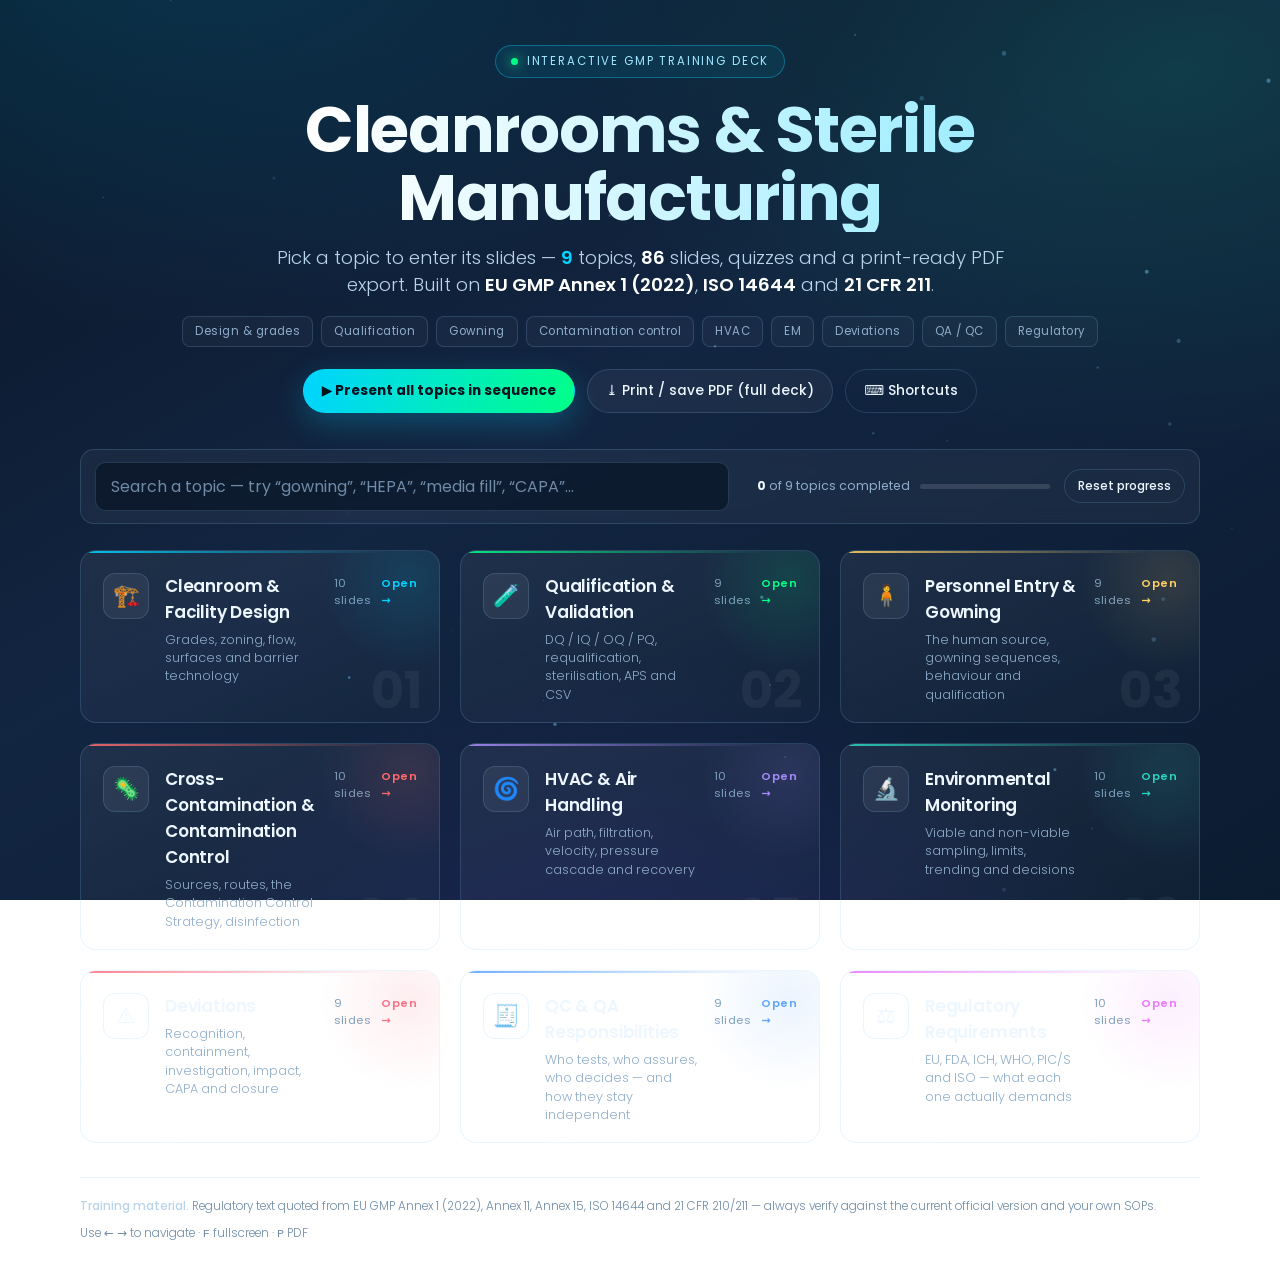
==== cleanroom-deck/index.html @ aed36c64 "Add interactive cleanroom & GMP deck with clickable topic menu Main page lists 9 topics; clicking a " ====
<!DOCTYPE html>
<html lang="en">
<head>
<meta charset="UTF-8">
<meta name="viewport" content="width=device-width, initial-scale=1.0">
<title>Cleanroom &amp; GMP Training — Interactive Deck</title>
<meta name="description" content="Interactive GMP training deck: cleanroom design, qualification &amp; validation, gowning, contamination control, HVAC, environmental monitoring, deviations, QA/QC and regulatory requirements.">
<meta name="theme-color" content="#0a1628">
<link rel="icon" href="data:image/svg+xml,<svg xmlns='http://www.w3.org/2000/svg' viewBox='0 0 100 100'><rect width='100' height='100' rx='22' fill='%230a1628'/><text y='72' x='50' font-size='58' text-anchor='middle'>🏭</text></svg>">
<link rel="preconnect" href="https://fonts.googleapis.com">
<link rel="preconnect" href="https://fonts.gstatic.com" crossorigin>
<link href="https://fonts.googleapis.com/css2?family=Poppins:wght@300;400;500;600;700&display=swap" rel="stylesheet">
<link rel="stylesheet" href="assets/styles.css">
</head>
<body data-view="home">

<canvas id="fx" aria-hidden="true"></canvas>

<!-- ============================== HOME / MENU ============================== -->
<main id="home" class="view">

  <section class="hero">
    <div class="hero-badge"><i></i>Interactive GMP training deck</div>
    <h1>Cleanrooms &amp; Sterile Manufacturing</h1>
    <p class="hero-sub">
      Pick a topic to enter its slides — <b id="topicCount">9</b> topics,
      <b id="totalSlides">—</b> slides, quizzes and a print-ready PDF export.
      Built on <b>EU GMP Annex&nbsp;1 (2022)</b>, <b>ISO&nbsp;14644</b> and <b>21&nbsp;CFR&nbsp;211</b>.
    </p>
    <div class="hero-chips">
      <span>Design &amp; grades</span><span>Qualification</span><span>Gowning</span>
      <span>Contamination control</span><span>HVAC</span><span>EM</span>
      <span>Deviations</span><span>QA / QC</span><span>Regulatory</span>
    </div>
    <div class="hero-actions">
      <button class="btn primary" data-act="all">▶ Present all topics in sequence</button>
      <button class="btn" data-act="print-all">⤓ Print / save PDF (full deck)</button>
      <button class="btn ghost" data-act="help">⌨ Shortcuts</button>
    </div>
  </section>

  <section class="toolbar">
    <input id="search" type="search" placeholder="Search a topic — try “gowning”, “HEPA”, “media fill”, “CAPA”…" aria-label="Search topics">
    <span id="searchInfo" aria-live="polite"></span>
    <div class="progress-wrap">
      <span id="progText"><b>0</b> of 9 topics completed</span>
      <div class="prog" aria-hidden="true"><i id="progBar"></i></div>
    </div>
    <button class="btn ghost sm" data-act="reset">Reset progress</button>
  </section>

  <!-- topic cards are rendered here by app.js -->
  <section id="menuGrid" class="menu-grid" aria-label="Topics"></section>

  <footer class="foot">
    <span><b>Training material.</b> Regulatory text quoted from EU GMP Annex 1 (2022), Annex 11, Annex 15, ISO 14644 and 21 CFR 210/211 — always verify against the current official version and your own SOPs.</span>
    <span>Use ← → to navigate · <kbd>F</kbd> fullscreen · <kbd>P</kbd> PDF</span>
  </footer>
</main>

<!-- ================================= DECK ================================= -->
<main id="deck" class="view">

  <header class="deck-head" id="deckAccent">
    <button class="btn ghost sm" data-act="menu">← Topics</button>
    <div class="dh-mid">
      <span id="crumb"></span>
      <h3 id="deckTitle">—</h3>
      <span id="deckCount"></span>
    </div>
    <div class="dh-actions">
      <span id="timer" aria-hidden="true">00:00</span>
      <span id="deckIdx">1 / 1</span>
      <button class="icon-btn" data-act="ov" title="Slide overview (G)" aria-label="Slide overview">▦</button>
      <button class="btn ghost sm" id="btnAuto" data-act="auto" title="Auto-advance (A)">Auto: off</button>
      <button class="icon-btn" data-act="timer" title="Presenter timer (T)" aria-label="Presenter timer">⏱</button>
      <button class="icon-btn" data-act="dense" title="Force compact type (slides auto-fit by default)" aria-label="Compact type">Aa</button>
      <button class="icon-btn" data-act="full" title="Fullscreen (F)" aria-label="Fullscreen">⛶</button>
      <button class="icon-btn" data-act="print" title="Print / PDF of this topic (P)" aria-label="Print">⎙</button>
      <button class="icon-btn" data-act="help" title="Keyboard shortcuts (?)" aria-label="Help">?</button>
    </div>
  </header>

  <div class="progress-track"><i id="autoFill"></i><i id="progFill"></i></div>

  <div id="stage" class="stage" role="region" aria-live="polite" aria-label="Slides"></div>

  <footer class="deck-foot">
    <button class="btn sm" id="btnPrev" data-act="prev">← Prev</button>
    <div id="dots" aria-hidden="true"></div>
    <span class="hint"><kbd>←</kbd> <kbd>→</kbd> or <kbd>space</kbd> · <kbd>G</kbd> overview · <kbd>Esc</kbd> menu</span>
    <button class="btn primary sm" id="btnNext" data-act="next">Next →</button>
  </footer>
</main>

<div id="overlay" class="overlay" role="dialog" aria-modal="true" aria-label="Overview"></div>

<script src="assets/data.js"></script>
<script src="assets/data2.js"></script>
<script src="assets/app.js"></script>
</body>
</html>
---- cleanroom-deck/assets/styles.css ----
/* =====================================================================
   CLEANROOM & GMP TRAINING DECK — STYLES
   Dark technical theme, cyan/green accents (continues the site's
   existing "New Text Document (7).html" look).  Everything is
   fluid: it is designed for a projector first, laptop second,
   tablet third.
   ===================================================================== */

*, *::before, *::after { box-sizing: border-box; margin: 0; padding: 0; }

:root {
  --font: "Poppins", "Segoe UI", system-ui, -apple-system, sans-serif;
  --ink: #eef7ff;
  --ink-2: #b9d3ea;
  --muted: #8fadca;
  --bg: #0a1628;
  --panel: rgba(255, 255, 255, .045);
  --panel-2: rgba(255, 255, 255, .07);
  --line: rgba(140, 200, 240, .18);
  --line-2: rgba(140, 200, 240, .3);
  --accent: #00d4ff;
  --good: #3ddc84;
  --bad: #ff6b6b;
  --warn: #ffd166;
  --radius: 16px;
  --shadow: 0 24px 60px rgba(0, 10, 25, .55);
  --headH: 62px;
  --footH: 66px;
}

html, body { height: 100%; }

body {
  font-family: var(--font);
  color: var(--ink);
  background:
    radial-gradient(1200px 700px at 12% -10%, rgba(0, 212, 255, .16), transparent 60%),
    radial-gradient(1000px 620px at 92% 8%, rgba(0, 255, 136, .1), transparent 62%),
    radial-gradient(900px 700px at 50% 120%, rgba(90, 60, 220, .22), transparent 60%),
    linear-gradient(150deg, #0a1628 0%, #122541 45%, #0b1c31 100%);
  background-attachment: fixed;
  -webkit-font-smoothing: antialiased;
  overflow-x: hidden;
}

#fx { position: fixed; inset: 0; z-index: 0; pointer-events: none; opacity: .85; }
.view { position: relative; z-index: 1; }

button { font: inherit; color: inherit; background: none; border: 0; cursor: pointer; }
input { font: inherit; }
:focus-visible { outline: 2px solid var(--accent); outline-offset: 3px; border-radius: 6px; }
code, kbd { font-family: ui-monospace, "Cascadia Mono", Menlo, monospace; }

/* ============================== BUTTONS ============================= */
.btn {
  display: inline-flex; align-items: center; gap: 8px;
  padding: 11px 18px; border-radius: 999px;
  border: 1px solid var(--line); background: var(--panel);
  color: var(--ink); font-size: .86rem; font-weight: 500;
  transition: transform .18s ease, border-color .18s, background .18s, box-shadow .18s;
  white-space: nowrap;
}
.btn:hover { border-color: var(--line-2); background: var(--panel-2); transform: translateY(-1px); }
.btn.primary {
  border-color: transparent;
  background: linear-gradient(100deg, var(--accent), #00ff88);
  color: #04121f; font-weight: 700;
  box-shadow: 0 10px 30px rgba(0, 212, 255, .25);
}
.btn.primary:hover { filter: brightness(1.06); box-shadow: 0 14px 36px rgba(0, 212, 255, .35); }
.btn.ghost { background: transparent; }
.btn.sm { padding: 7px 13px; font-size: .76rem; }
.btn[disabled] { opacity: .32; cursor: not-allowed; transform: none; }
.btn.on { border-color: var(--accent); color: var(--accent); background: rgba(0, 212, 255, .1); }

/* ================================ HOME ============================== */
#home { min-height: 100%; padding: clamp(26px, 5vh, 58px) clamp(16px, 4vw, 54px) 40px; }
#deck { display: none; }
body[data-view="deck"] #home { display: none; }
body[data-view="deck"] #deck { display: flex; flex-direction: column; height: 100vh; height: 100dvh; }

.hero { max-width: 1120px; margin: 0 auto clamp(22px, 4vh, 40px); text-align: center; }
.hero-badge {
  display: inline-flex; align-items: center; gap: 9px;
  padding: 7px 15px; border-radius: 999px; font-size: .72rem; letter-spacing: .16em;
  text-transform: uppercase; color: #9fe8ff;
  border: 1px solid rgba(0, 212, 255, .35); background: rgba(0, 212, 255, .08);
  animation: fadeDown .7s ease both;
}
.hero-badge i { width: 7px; height: 7px; border-radius: 50%; background: #00ff88; box-shadow: 0 0 12px #00ff88; animation: blip 2.4s infinite; }
@keyframes blip { 0%, 100% { opacity: 1; } 50% { opacity: .35; } }

.hero h1 {
  margin: 18px 0 12px; line-height: 1.06; letter-spacing: -.02em; font-weight: 700;
  font-size: clamp(2.1rem, 5.6vw, 4rem);
  background: linear-gradient(92deg, #ffffff 10%, #7fe7ff 45%, #9dffc9 70%, #ffffff 95%);
  background-size: 220% auto;
  -webkit-background-clip: text; background-clip: text; color: transparent;
  animation: sheen 9s linear infinite, fadeUp .8s .1s ease both;
}
@keyframes sheen { to { background-position: 220% center; } }
.hero-sub {
  color: var(--ink-2); font-size: clamp(.95rem, 1.5vw, 1.15rem); font-weight: 300;
  max-width: 760px; margin: 0 auto; animation: fadeUp .8s .2s ease both;
}
.hero-sub b { color: #fff; font-weight: 600; }
.hero-chips {
  display: flex; flex-wrap: wrap; gap: 8px; justify-content: center;
  margin: 18px 0 22px; animation: fadeUp .8s .3s ease both;
}
.hero-chips span {
  font-size: .72rem; letter-spacing: .04em; color: var(--muted);
  padding: 6px 12px; border-radius: 8px; border: 1px solid var(--line); background: rgba(255, 255, 255, .03);
}
.hero-actions { display: flex; flex-wrap: wrap; gap: 12px; justify-content: center; animation: fadeUp .8s .4s ease both; }
@keyframes fadeUp { from { opacity: 0; transform: translateY(18px); } to { opacity: 1; transform: none; } }
@keyframes fadeDown { from { opacity: 0; transform: translateY(-14px); } to { opacity: 1; transform: none; } }

.toolbar {
  max-width: 1120px; margin: 0 auto clamp(16px, 3vh, 26px);
  display: flex; align-items: center; gap: 14px; flex-wrap: wrap;
  padding: 12px 14px; border-radius: 14px;
  background: var(--panel); border: 1px solid var(--line);
  backdrop-filter: blur(8px);
}
#search {
  flex: 1 1 240px; min-width: 190px; padding: 11px 15px; border-radius: 10px;
  background: rgba(4, 16, 30, .55); border: 1px solid var(--line); color: var(--ink);
}
#search::placeholder { color: #6f8ba6; }
#search:focus { outline: none; border-color: var(--accent); box-shadow: 0 0 0 3px rgba(0, 212, 255, .14); }
#searchInfo { font-size: .76rem; color: var(--warn); }
.progress-wrap { display: flex; align-items: center; gap: 10px; font-size: .78rem; color: var(--muted); }
.progress-wrap b { color: var(--ink); }
.prog { width: 130px; height: 5px; border-radius: 4px; background: rgba(255, 255, 255, .12); overflow: hidden; }
.prog i { display: block; height: 100%; width: 0; border-radius: 4px; background: linear-gradient(90deg, var(--accent), #00ff88); transition: width .5s ease; }

.menu-grid {
  max-width: 1120px; margin: 0 auto;
  display: grid; grid-template-columns: repeat(auto-fill, minmax(330px, 1fr));
  gap: clamp(14px, 1.6vw, 20px);
}
.topic-card {
  position: relative; display: flex; gap: 16px; align-items: flex-start;
  text-align: left; padding: 22px 22px 18px; border-radius: var(--radius);
  border: 1px solid var(--line); background: linear-gradient(160deg, rgba(255, 255, 255, .06), rgba(255, 255, 255, .015));
  overflow: hidden; transition: transform .25s cubic-bezier(.2, .8, .3, 1), border-color .25s, box-shadow .25s;
  animation: fadeUp .6s ease both;
}
.topic-card:nth-child(1) { animation-delay: .05s } .topic-card:nth-child(2) { animation-delay: .1s }
.topic-card:nth-child(3) { animation-delay: .15s } .topic-card:nth-child(4) { animation-delay: .2s }
.topic-card:nth-child(5) { animation-delay: .25s } .topic-card:nth-child(6) { animation-delay: .3s }
.topic-card:nth-child(7) { animation-delay: .35s } .topic-card:nth-child(8) { animation-delay: .4s }
.topic-card:nth-child(9) { animation-delay: .45s }
.topic-card::after {
  content: ""; position: absolute; inset: -1px -1px auto;
  height: 3px; background: linear-gradient(90deg, var(--accent), transparent 85%); opacity: .9;
}
.topic-card::before {
  content: ""; position: absolute; right: -60px; top: -60px; width: 180px; height: 180px; border-radius: 50%;
  background: radial-gradient(circle, var(--accent), transparent 70%); opacity: .12; transition: opacity .3s;
}
.topic-card:hover, .topic-card:focus-visible { transform: translateY(-5px); border-color: var(--accent); box-shadow: var(--shadow); }
.topic-card:hover::before { opacity: .3; }
.tc-num { position: absolute; right: 16px; bottom: 6px; font-size: 3.2rem; font-weight: 700; color: rgba(255, 255, 255, .055); line-height: 1; }
.tc-done {
  position: absolute; top: 12px; right: 12px; width: 24px; height: 24px; border-radius: 50%;
  display: grid; place-items: center; font-size: .72rem; font-weight: 700;
  background: var(--good); color: #06231a;
}
.tc-icon {
  flex: 0 0 auto; width: 46px; height: 46px; border-radius: 12px; display: grid; place-items: center;
  font-size: 1.35rem; background: rgba(255, 255, 255, .06); border: 1px solid var(--line);
}
.tc-body { display: flex; flex-direction: column; gap: 6px; min-width: 0; }
.tc-title { font-size: 1.06rem; font-weight: 600; letter-spacing: -.01em; }
.tc-tag { font-size: .79rem; color: var(--muted); line-height: 1.45; font-weight: 300; }
.tc-meta {
  display: flex; align-items: center; gap: 10px; margin-top: 2px;
  font-size: .7rem; color: #7fa0bd; letter-spacing: .04em;
}
.tc-score { color: var(--warn); }
.tc-open { margin-left: auto; color: var(--accent); font-weight: 600; transition: transform .2s; }
.topic-card:hover .tc-open { transform: translateX(4px); }

.foot {
  max-width: 1120px; margin: 34px auto 0; padding-top: 20px; border-top: 1px solid var(--line);
  display: flex; flex-wrap: wrap; gap: 10px 22px; align-items: center; justify-content: space-between;
  font-size: .74rem; color: #6f8ba6; font-weight: 300;
}
.foot b { color: var(--ink-2); font-weight: 500; }
#topicCount { color: var(--accent); }

/* ================================ DECK ============================== */
.deck-head {
  flex: 0 0 auto; min-height: var(--headH); display: flex; align-items: center; gap: 14px;
  padding: 0 clamp(12px, 2.2vw, 26px);
  background: rgba(6, 18, 33, .82); border-bottom: 1px solid var(--line); backdrop-filter: blur(10px);
}
#crumb { display: flex; align-items: center; gap: 8px; font-size: .72rem; color: var(--muted); }
#crumb button { color: var(--muted); text-decoration: underline dotted; }
#crumb button:hover { color: var(--accent); }
.dh-mid { display: flex; align-items: baseline; gap: 12px; min-width: 0; flex: 1; }
.dh-mid h3 { font-size: .95rem; font-weight: 600; white-space: nowrap; overflow: hidden; text-overflow: ellipsis; }
#deckCount { font-size: .7rem; color: var(--muted); }
.dh-actions { display: flex; align-items: center; gap: 8px; margin-left: auto; }
#deckIdx { font-size: .76rem; color: var(--ink-2); font-variant-numeric: tabular-nums; padding-right: 4px; }
#timer { display: none; font-size: .76rem; color: var(--warn); font-variant-numeric: tabular-nums; }
#timer.on { display: inline-block; }
.icon-btn {
  width: 34px; height: 34px; border-radius: 10px; display: grid; place-items: center;
  border: 1px solid var(--line); background: var(--panel); font-size: .82rem; transition: .18s;
}
.icon-btn:hover { border-color: var(--accent); color: var(--accent); }

.progress-track { flex: 0 0 auto; position: relative; height: 3px; background: rgba(255, 255, 255, .08); }
#progFill { position: absolute; inset: 0 auto 0 0; width: 0; background: linear-gradient(90deg, var(--accent), #00ff88); transition: width .35s ease; box-shadow: 0 0 12px var(--accent); }
#autoFill { position: absolute; inset: 0 auto 0 0; width: 0; background: rgba(255, 255, 255, .16); }

.stage { flex: 1 1 auto; position: relative; min-height: 0; }
.slide {
  position: absolute; inset: 0; display: none; flex-direction: column; justify-content: center;
  padding: clamp(8px, 1.6vh, 20px) clamp(14px, 2.4vw, 34px);
}
.slide.active { display: flex; }
.slide.in .s-body > * { animation: rise .5s cubic-bezier(.2, .8, .3, 1) both; }
.slide.in .s-body > *:nth-child(2) { animation-delay: .07s; }
.slide.in .s-body > *:nth-child(3) { animation-delay: .14s; }
.slide.in .s-body > *:nth-child(4) { animation-delay: .21s; }
@keyframes rise { from { opacity: 0; transform: translateY(16px); } to { opacity: 1; transform: none; } }
.s-body {
  width: 100%; max-width: 1220px; margin: 0 auto; max-height: 100%;
  overflow: auto; padding: 6px 2px 10px; scrollbar-width: thin;
}
.s-foot { display: none; }

/* ------------------------------- slide head --------------------------- */
.s-head { margin-bottom: clamp(12px, 2.4vh, 26px); position: relative; }
.s-kicker {
  font-size: .68rem; text-transform: uppercase; letter-spacing: .2em; font-weight: 600;
  color: var(--accent); margin-bottom: 7px;
}
.s-head h2 { font-size: clamp(1.35rem, 2.7vw, 2.1rem); font-weight: 700; letter-spacing: -.02em; line-height: 1.15; }
.s-sub { margin-top: 8px; font-size: clamp(.82rem, 1.15vw, .98rem); color: var(--ink-2); font-weight: 300; max-width: 900px; }
.ref {
  display: inline-block; margin-top: 10px; padding: 4px 10px; border-radius: 7px;
  font-size: .68rem; color: #93b6d3; background: rgba(0, 212, 255, .07); border: 1px solid rgba(0, 212, 255, .22);
  font-variant-numeric: tabular-nums;
}
.note {
  margin-top: 14px; padding: 10px 14px; border-left: 2px solid var(--accent); border-radius: 0 8px 8px 0;
  background: rgba(0, 212, 255, .06); font-size: .78rem; color: var(--ink-2); font-weight: 300; line-height: 1.5;
}

/* ------------------------------- intro -------------------------------- */
.kind-intro .s-body { max-width: 1080px; }
.intro { display: grid; grid-template-columns: auto 1fr; gap: clamp(18px, 3vw, 38px); align-items: start; }
.intro-icon {
  width: clamp(72px, 9vw, 110px); height: clamp(72px, 9vw, 110px); border-radius: 26px; display: grid; place-items: center;
  font-size: clamp(2rem, 4vw, 3rem); border: 1px solid var(--line-2);
  background: radial-gradient(circle at 30% 25%, rgba(255, 255, 255, .12), rgba(255, 255, 255, .02));
  box-shadow: 0 0 44px rgba(0, 212, 255, .14);
}
.intro .lead { font-size: clamp(1.02rem, 1.9vw, 1.42rem); line-height: 1.5; font-weight: 300; color: #fff; letter-spacing: -.01em; }
.obj { margin-top: 22px; padding: 16px 20px; border-radius: 14px; background: var(--panel); border: 1px solid var(--line); }
.obj h5 { font-size: .68rem; text-transform: uppercase; letter-spacing: .18em; color: var(--accent); margin-bottom: 10px; font-weight: 600; }
.obj ol { list-style: none; display: grid; gap: 7px; }
.obj li { position: relative; padding-left: 24px; font-size: .85rem; color: var(--ink-2); font-weight: 300; }
.obj li::before {
  counter-increment: o; content: counter(o); position: absolute; left: 0; top: 1px;
  width: 16px; height: 16px; border-radius: 5px; font-size: .58rem; font-weight: 700; display: grid; place-items: center;
  background: rgba(0, 212, 255, .16); color: var(--accent); border: 1px solid rgba(0, 212, 255, .3);
}
.obj { counter-reset: o; }
.refs { display: flex; flex-wrap: wrap; gap: 7px; margin-top: 16px; }
.refs span { font-size: .68rem; color: #9dbdd8; padding: 4px 10px; border-radius: 999px; border: 1px solid var(--line); }

/* ------------------------------- lists ------------------------------- */
.items { list-style: none; display: grid; grid-template-columns: repeat(2, minmax(0, 1fr)); gap: 10px 18px; }
.items li {
  position: relative; padding: 12px 14px 12px 18px; border-radius: 12px;
  background: var(--panel); border: 1px solid var(--line);
  transition: border-color .2s, background .2s, transform .2s;
}
.items li:hover { border-color: var(--line-2); background: var(--panel-2); transform: translateX(2px); }
.items li::before {
  content: ""; position: absolute; left: 0; top: 12px; bottom: 12px; width: 3px; border-radius: 0 3px 3px 0;
  background: linear-gradient(180deg, var(--accent), transparent);
}
.items li b { display: block; font-size: .9rem; font-weight: 600; letter-spacing: -.01em; margin-bottom: 4px; }
.items li span { display: block; font-size: .8rem; line-height: 1.55; color: var(--ink-2); font-weight: 300; }
.items.tight { gap: 7px 14px; }
.items.tight li { padding: 9px 12px 9px 15px; }
.items.tight li b { font-size: .83rem; }
.items.tight li span { font-size: .745rem; line-height: 1.45; }
.items.col-1 { grid-template-columns: 1fr; }

/* ------------------------------- cards ------------------------------- */
.cards { display: grid; grid-template-columns: repeat(auto-fit, minmax(230px, 1fr)); gap: 14px; }
.card {
  padding: 16px; border-radius: 14px; background: var(--panel); border: 1px solid var(--line);
  transition: transform .22s, border-color .22s, box-shadow .22s;
}
.card:hover { transform: translateY(-4px); border-color: var(--accent); box-shadow: 0 16px 34px rgba(0, 10, 25, .45); }
.card-ic { font-size: 1.5rem; margin-bottom: 9px; filter: drop-shadow(0 0 12px rgba(0, 212, 255, .35)); }
.card h4 { font-size: .88rem; font-weight: 600; margin-bottom: 6px; letter-spacing: -.01em; }
.card p { font-size: .78rem; line-height: 1.55; color: var(--ink-2); font-weight: 300; }

/* ------------------------------- tables ------------------------------ */
.tw { overflow: auto; border-radius: 14px; border: 1px solid var(--line); background: rgba(4, 16, 30, .35); }
table { width: 100%; border-collapse: collapse; font-size: .78rem; min-width: 520px; }
thead th {
  position: sticky; top: 0; text-align: left; padding: 11px 14px; font-size: .68rem;
  text-transform: uppercase; letter-spacing: .12em; color: var(--accent); font-weight: 600;
  background: linear-gradient(180deg, rgba(0, 212, 255, .13), rgba(0, 212, 255, .04));
  border-bottom: 1px solid var(--line-2);
}
tbody th, tbody td { padding: 10px 14px; text-align: left; vertical-align: top; line-height: 1.5; border-bottom: 1px solid rgba(140, 200, 240, .09); }
tbody th { font-weight: 600; color: #fff; white-space: nowrap; font-size: .8rem; }
tbody td { color: var(--ink-2); font-weight: 300; }
tbody tr:last-child th, tbody tr:last-child td { border-bottom: 0; }
tbody tr.alt { background: rgba(255, 255, 255, .022); }
tbody tr:hover th, tbody tr:hover td { background: rgba(0, 212, 255, .06); color: #fff; }

/* -------------------------------- flow ------------------------------- */
.flow { list-style: none; display: grid; grid-template-columns: repeat(auto-fit, minmax(190px, 1fr)); gap: 12px; counter-reset: f; }
.flow li {
  position: relative; padding: 14px 14px 14px 16px; border-radius: 14px;
  background: var(--panel); border: 1px solid var(--line); overflow: hidden;
}
.flow li::after {
  content: "→"; position: absolute; right: 8px; top: 50%; transform: translateY(-50%);
  color: var(--accent); opacity: .35; font-size: 1rem;
}
.flow li:last-child::after { content: ""; }
.flow.many { grid-template-columns: repeat(auto-fit, minmax(210px, 1fr)); gap: 9px; }
.fnum {
  display: grid; place-items: center; width: 24px; height: 24px; border-radius: 8px; margin-bottom: 9px;
  background: linear-gradient(135deg, var(--accent), rgba(0, 255, 136, .7)); color: #05131f;
  font-size: .7rem; font-weight: 700;
}
.flow li b { display: block; font-size: .84rem; font-weight: 600; margin-bottom: 4px; }
.flow li span { display: block; font-size: .755rem; line-height: 1.5; color: var(--ink-2); font-weight: 300; }
.flow.many li { padding: 11px 13px; }
.flow.many li b { font-size: .78rem; }
.flow.many li span { font-size: .71rem; }

/* -------------------------------- split ------------------------------ */
.split { display: grid; grid-template-columns: repeat(auto-fit, minmax(300px, 1fr)); gap: 16px; }
.panel { padding: 16px 18px; border-radius: 14px; background: var(--panel); border: 1px solid var(--line); }
.panel h4 { font-size: .84rem; text-transform: uppercase; letter-spacing: .1em; margin-bottom: 12px; font-weight: 600; }
.panel ul { list-style: none; display: grid; gap: 9px; }
.panel li { position: relative; padding-left: 22px; font-size: .8rem; line-height: 1.5; color: var(--ink-2); font-weight: 300; }
.panel.good { border-color: rgba(61, 220, 132, .3); background: linear-gradient(180deg, rgba(61, 220, 132, .09), rgba(61, 220, 132, .02)); }
.panel.good h4 { color: var(--good); }
.panel.good li::before { content: "✓"; position: absolute; left: 0; color: var(--good); font-weight: 700; }
.panel.bad { border-color: rgba(255, 107, 107, .3); background: linear-gradient(180deg, rgba(255, 107, 107, .09), rgba(255, 107, 107, .02)); }
.panel.bad h4 { color: var(--bad); }
.panel.bad li::before { content: "✕"; position: absolute; left: 0; color: var(--bad); font-weight: 700; }
.panel.info { border-color: rgba(0, 212, 255, .3); background: linear-gradient(180deg, rgba(0, 212, 255, .08), rgba(0, 212, 255, .02)); }
.panel.info h4 { color: var(--accent); }
.panel.info li::before { content: "▸"; position: absolute; left: 2px; color: var(--accent); }

/* -------------------------------- stats ------------------------------ */
.stats { display: grid; grid-template-columns: repeat(auto-fit, minmax(210px, 1fr)); gap: 14px; }
.stat {
  padding: 18px 16px; border-radius: 14px; text-align: center;
  background: radial-gradient(120% 140% at 50% 0%, rgba(0, 212, 255, .12), var(--panel));
  border: 1px solid var(--line);
}
.sv {
  font-size: clamp(1.5rem, 3.1vw, 2.5rem); font-weight: 700; letter-spacing: -.03em; line-height: 1.1;
  background: linear-gradient(92deg, var(--accent), #9dffc9); -webkit-background-clip: text; background-clip: text; color: transparent;
}
.sl { margin-top: 8px; font-size: .82rem; font-weight: 600; color: #fff; }
.ss { margin-top: 5px; font-size: .73rem; color: var(--muted); font-weight: 300; line-height: 1.45; }

/* ------------------------------- callout ----------------------------- */
.quote {
  font-size: clamp(1.05rem, 2vw, 1.55rem); line-height: 1.45; font-weight: 300; font-style: italic;
  padding: 20px 26px; border-radius: 16px; text-align: center; color: #fff;
  background: radial-gradient(120% 160% at 50% -20%, rgba(0, 212, 255, .18), rgba(255, 255, 255, .02));
  border: 1px solid var(--line-2);
}
.callout .quote, .kind-callout .quote { margin-bottom: 18px; }

/* -------------------------------- quiz ------------------------------- */
.quiz { display: grid; gap: 14px; }
.q { padding: 14px 16px; border-radius: 14px; background: var(--panel); border: 1px solid var(--line); }
.q h4 { font-size: .88rem; font-weight: 600; margin-bottom: 10px; line-height: 1.4; }
.q h4 span { color: var(--accent); margin-right: 4px; }
.opts { display: grid; grid-template-columns: repeat(auto-fit, minmax(210px, 1fr)); gap: 8px; }
.opt {
  display: flex; align-items: flex-start; gap: 9px; text-align: left;
  padding: 9px 12px; border-radius: 10px; border: 1px solid var(--line);
  background: rgba(255, 255, 255, .03); font-size: .79rem; line-height: 1.45; color: var(--ink-2);
  transition: .16s;
}
.opt:hover:not(:disabled) { border-color: var(--accent); color: #fff; transform: translateY(-1px); }
.opt i {
  flex: 0 0 auto; width: 18px; height: 18px; border-radius: 6px; display: grid; place-items: center;
  font-style: normal; font-size: .62rem; font-weight: 700; background: rgba(255, 255, 255, .08); color: var(--muted);
}
.opt.right { border-color: var(--good); background: rgba(61, 220, 132, .14); color: #eafff5; }
.opt.right i { background: var(--good); color: #06231a; }
.opt.wrong { border-color: var(--bad); background: rgba(255, 107, 107, .13); color: #ffeaea; }
.opt.wrong i { background: var(--bad); color: #2b0b0b; }
.opt.chosen { box-shadow: inset 0 0 0 1px currentColor; }
.why { display: none; margin-top: 10px; padding: 9px 12px; border-radius: 10px; font-size: .76rem; line-height: 1.5; color: var(--ink-2); background: rgba(0, 212, 255, .07); border-left: 2px solid var(--accent); }
.why.show { display: block; animation: rise .35s ease both; }
.why b { color: #fff; }
.quiz-bar { display: flex; align-items: center; gap: 14px; margin-top: 4px; }
.score { font-size: .8rem; color: var(--muted); }
.score b { color: var(--warn); font-size: .95rem; }

/* -------------------------------- end -------------------------------- */
.takes { list-style: none; display: grid; gap: 10px; counter-reset: t; }
.takes li {
  position: relative; padding: 13px 16px 13px 52px; border-radius: 12px;
  background: linear-gradient(100deg, rgba(255, 255, 255, .07), rgba(255, 255, 255, .02)); border: 1px solid var(--line);
}
.takes li::before {
  counter-increment: t; content: counter(t); position: absolute; left: 14px; top: 12px;
  width: 26px; height: 26px; border-radius: 9px; display: grid; place-items: center;
  background: linear-gradient(135deg, var(--accent), #00ff88); color: #04121f; font-size: .78rem; font-weight: 700;
}
.takes b { display: block; font-size: .92rem; font-weight: 600; margin-bottom: 3px; }
.takes span { display: block; font-size: .8rem; line-height: 1.55; color: var(--ink-2); font-weight: 300; }
.end-nav { display: flex; flex-wrap: wrap; gap: 12px; justify-content: center; margin-top: 20px; }

/* ------------------------------ deck foot ---------------------------- */
.deck-foot {
  flex: 0 0 auto; min-height: var(--footH); display: flex; align-items: center; gap: 14px;
  padding: 0 clamp(12px, 2.2vw, 26px); background: rgba(6, 18, 33, .82);
  border-top: 1px solid var(--line); backdrop-filter: blur(10px);
}
#dots { flex: 1; display: flex; flex-wrap: wrap; gap: 4px; justify-content: center; max-height: 30px; overflow: hidden; }
.dot { width: 20px; height: 20px; display: grid; place-items: center; border-radius: 6px; }
.dot i { display: block; width: 7px; height: 7px; border-radius: 50%; background: rgba(255, 255, 255, .22); transition: .2s; }
.dot:hover i { background: var(--accent); transform: scale(1.3); }
.dot.past i { background: rgba(0, 255, 136, .45); }
.dot.on i { background: var(--accent); transform: scale(1.5); box-shadow: 0 0 10px var(--accent); }
.hint { font-size: .68rem; color: #66829d; white-space: nowrap; }
.hint kbd { padding: 2px 5px; border-radius: 5px; border: 1px solid var(--line); background: var(--panel); font-size: .62rem; }

/* ------------------------------- overlay ----------------------------- */
.overlay {
  position: fixed; inset: 0; z-index: 40; display: none; padding: clamp(14px, 3vh, 34px);
  background: rgba(4, 12, 24, .82); backdrop-filter: blur(14px);
  flex-direction: column; gap: 12px; overflow: auto;
}
.overlay.show { display: flex; animation: rise .3s ease both; }
.ov-head { display: flex; align-items: center; justify-content: space-between; gap: 14px; }
.ov-head h3 { font-size: 1.1rem; font-weight: 600; }
.ov-body { display: grid; gap: 18px; align-content: start; }
.ov-group h4 { display: flex; align-items: center; gap: 8px; font-size: .8rem; color: var(--accent); margin-bottom: 9px; font-weight: 600; }
.ov-grid { display: grid; grid-template-columns: repeat(auto-fill, minmax(210px, 1fr)); gap: 9px; }
.ov-cell {
  display: grid; gap: 3px; text-align: left; padding: 11px 13px; border-radius: 11px;
  background: var(--panel); border: 1px solid var(--line); transition: .18s;
}
.ov-cell:hover { border-color: var(--accent); transform: translateY(-2px); }
.ov-n { font-size: .62rem; color: var(--muted); letter-spacing: .1em; }
.ov-t { font-size: .8rem; font-weight: 500; line-height: 1.35; }
.ov-k { font-size: .62rem; color: #6d8aa6; text-transform: uppercase; letter-spacing: .1em; }
.help table { min-width: 0; }
.help kbd { padding: 3px 8px; border-radius: 6px; border: 1px solid var(--line-2); background: var(--panel); font-size: .74rem; color: #fff; white-space: nowrap; }
.ov-note { font-size: .78rem; color: var(--muted); font-weight: 300; }
.ov-note code { color: var(--accent); }

/* ------------------------------ responsive --------------------------- */
/* ---------------------------- density control --------------------------- */
/* Applied automatically when a slide would overflow the viewport, or forced
   with the Aa button. Every inner size is relative, so one step shrinks all. */
.slide.dense .s-body { font-size: .9em; }
.slide.dense .s-head { margin-bottom: clamp(8px, 1.4vh, 14px); }
.slide.dense .s-head h2 { font-size: clamp(1.15rem, 2.1vw, 1.55rem); }
.slide.dense .s-sub { margin-top: 5px; font-size: clamp(.72rem, 1vw, .84rem); }
.slide.dense .ref { margin-top: 6px; }
.slide.dense .items { gap: 6px 12px; }
.slide.dense .items li { padding: 8px 11px 8px 14px; }
.slide.dense .items li b { font-size: .82rem; margin-bottom: 2px; }
.slide.dense .items li span { font-size: .725rem; line-height: 1.42; }
.slide.dense .cards { gap: 10px; }
.slide.dense .card { padding: 11px 12px; }
.slide.dense .card-ic { font-size: 1.2rem; margin-bottom: 5px; }
.slide.dense .card h4 { font-size: .8rem; }
.slide.dense .card p { font-size: .72rem; line-height: 1.45; }
.slide.dense table { font-size: .7rem; }
.slide.dense thead th { padding: 7px 10px; font-size: .62rem; }
.slide.dense tbody th, .slide.dense tbody td { padding: 6px 10px; line-height: 1.4; }
.slide.dense .flow { gap: 8px; }
.slide.dense .flow li { padding: 9px 11px; }
.slide.dense .fnum { width: 20px; height: 20px; margin-bottom: 6px; font-size: .62rem; }
.slide.dense .flow li b { font-size: .76rem; }
.slide.dense .flow li span { font-size: .7rem; line-height: 1.4; }
.slide.dense .split { gap: 11px; }
.slide.dense .panel { padding: 11px 13px; }
.slide.dense .panel h4 { margin-bottom: 8px; font-size: .76rem; }
.slide.dense .panel li { font-size: .735rem; line-height: 1.42; }
.slide.dense .panel ul { gap: 6px; }
.slide.dense .stats { gap: 10px; }
.slide.dense .stat { padding: 12px 10px; }
.slide.dense .sv { font-size: clamp(1.25rem, 2.4vw, 1.8rem); }
.slide.dense .sl { font-size: .76rem; margin-top: 5px; }
.slide.dense .ss { font-size: .69rem; }
.slide.dense .quote { font-size: clamp(.95rem, 1.5vw, 1.2rem); padding: 14px 20px; margin-bottom: 12px; }
.slide.dense .q { padding: 10px 12px; }
.slide.dense .q h4 { font-size: .8rem; margin-bottom: 7px; }
.slide.dense .opts { gap: 6px; }
.slide.dense .opt { font-size: .73rem; padding: 7px 10px; }
.slide.dense .takes { gap: 7px; }
.slide.dense .takes li { padding: 9px 13px 9px 44px; }
.slide.dense .takes li::before { top: 9px; left: 11px; width: 23px; height: 23px; }
.slide.dense .takes b { font-size: .84rem; }
.slide.dense .takes span { font-size: .74rem; line-height: 1.42; }
.slide.dense .end-nav { margin-top: 12px; }
.slide.dense .intro .lead { font-size: clamp(.95rem, 1.6vw, 1.15rem); }
.slide.dense .obj { margin-top: 13px; padding: 12px 15px; }
.slide.dense .obj li { font-size: .78rem; }
.slide.dense .refs { margin-top: 10px; }
.slide.dense .note { margin-top: 9px; padding: 8px 11px; font-size: .72rem; line-height: 1.45; }

@media (max-width: 860px) {
  .items { grid-template-columns: 1fr; }
  .intro { grid-template-columns: 1fr; }
  .dh-mid h3 { display: none; }
  .hint, #dots { display: none; }
  .menu-grid { grid-template-columns: 1fr; }
  .deck-head { gap: 8px; }
  .icon-btn { width: 30px; height: 30px; }
}
@media (max-height: 620px) {
  :root { --headH: 50px; --footH: 52px; }
  .s-head { margin-bottom: 10px; }
  .items.tight li span { font-size: .72rem; }
}

/* -------------------------------- print ------------------------------ */
@media print {
  @page { size: A4 landscape; margin: 10mm; }
  html, body { background: #0a1628 !important; }
  #fx, .toolbar, .hero-actions, .deck-foot, .deck-head, .progress-track, .overlay, .hint, .end-nav { display: none !important; }
  body[data-view="deck"] #home { display: none !important; }
  body[data-view="deck"] #deck { display: block !important; height: auto !important; }
  #home { padding: 0 !important; }
  .stage { height: auto !important; }
  .slide {
    display: flex !important; position: static !important; break-after: page; page-break-after: always;
    min-height: 155mm; padding: 6mm 4mm !important;
  }
  .slide:last-child { break-after: auto; page-break-after: auto; }
  .s-body { max-height: none !important; overflow: visible !important; }
  .s-foot { display: flex !important; justify-content: space-between; margin-top: 12px; font-size: 9pt; color: #6f8ba6; border-top: 1px solid rgba(140,200,240,.25); padding-top: 6px; }
  .s-body > * { animation: none !important; opacity: 1 !important; transform: none !important; }
  .tw, .panel, .card, .q, .items li { break-inside: avoid; }
  table { font-size: 8.5pt; }
  .why { display: block !important; }
  * { -webkit-print-color-adjust: exact; print-color-adjust: exact; }
}

@media (prefers-reduced-motion: reduce) {
  *, *::before, *::after { animation-duration: .001ms !important; animation-iteration-count: 1 !important; transition-duration: .001ms !important; }
}
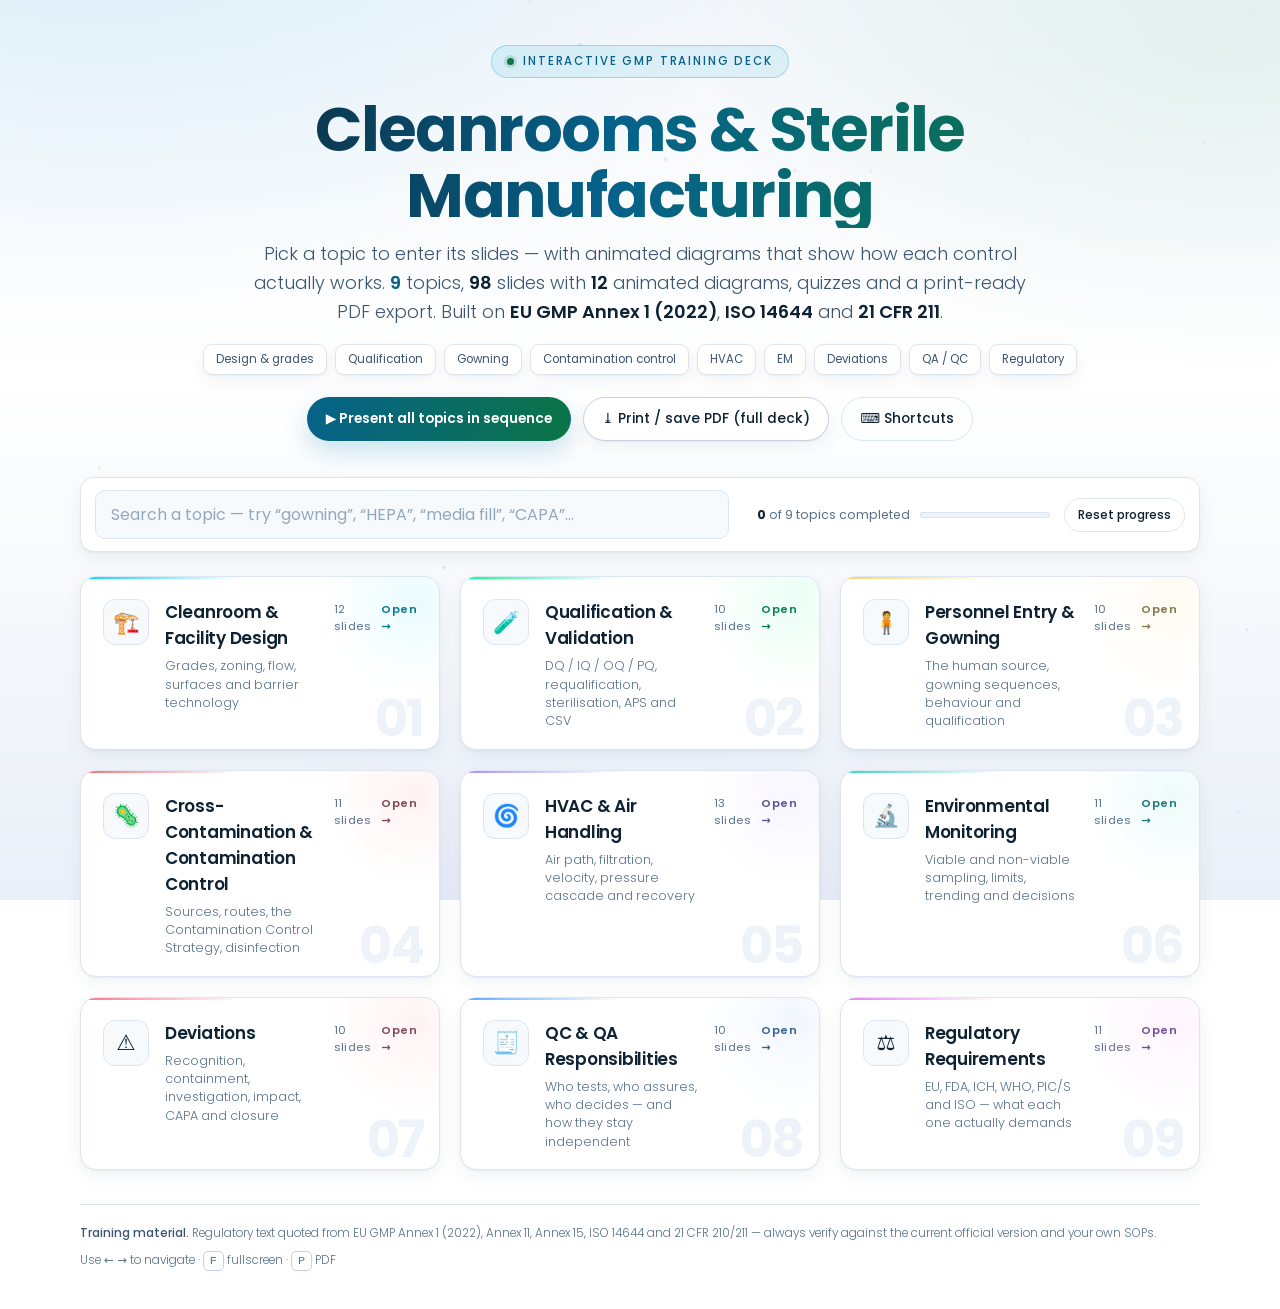
==== commit 6a47f648: "Switch the deck to a white theme and explain the controls with animation The deck was dark navy on c" ====
--- a/cleanroom-deck/index.html
+++ b/cleanroom-deck/index.html
@@ -23,8 +23,8 @@
     <div class="hero-badge"><i></i>Interactive GMP training deck</div>
     <h1>Cleanrooms &amp; Sterile Manufacturing</h1>
     <p class="hero-sub">
-      Pick a topic to enter its slides — <b id="topicCount">9</b> topics,
-      <b id="totalSlides">—</b> slides, quizzes and a print-ready PDF export.
+      Pick a topic to enter its slides — with animated diagrams that show how each control actually works. <b id="topicCount">9</b> topics,
+      <b id="totalSlides">—</b> slides with <b id="diagramCount">—</b> animated diagrams, quizzes and a print-ready PDF export.
       Built on <b>EU GMP Annex&nbsp;1 (2022)</b>, <b>ISO&nbsp;14644</b> and <b>21&nbsp;CFR&nbsp;211</b>.
     </p>
     <div class="hero-chips">
@@ -97,6 +97,7 @@
 
 <script src="assets/data.js"></script>
 <script src="assets/data2.js"></script>
+<script src="assets/anim.js"></script>
 <script src="assets/app.js"></script>
 </body>
 </html>
--- a/cleanroom-deck/assets/styles.css
+++ b/cleanroom-deck/assets/styles.css
@@ -1,31 +1,45 @@
 /* =====================================================================
    CLEANROOM & GMP TRAINING DECK — STYLES
-   Dark technical theme, cyan/green accents (continues the site's
-   existing "New Text Document (7).html" look).  Everything is
-   fluid: it is designed for a projector first, laptop second,
-   tablet third.
+   Light (white) clinical theme. One token layer at the top: change the
+   palette there and every surface, diagram and animation follows.
+   Per-topic accents arrive as --accent plus JS-derived --accent-ink /
+   --accent-soft / --accent-line so bright hues stay readable on white.
    ===================================================================== */
 
 *, *::before, *::after { box-sizing: border-box; margin: 0; padding: 0; }
 
 :root {
-  --font: "Poppins", "Segoe UI", system-ui, -apple-system, sans-serif;
-  --ink: #eef7ff;
-  --ink-2: #b9d3ea;
-  --muted: #8fadca;
-  --bg: #0a1628;
-  --panel: rgba(255, 255, 255, .045);
-  --panel-2: rgba(255, 255, 255, .07);
-  --line: rgba(140, 200, 240, .18);
-  --line-2: rgba(140, 200, 240, .3);
-  --accent: #00d4ff;
-  --good: #3ddc84;
-  --bad: #ff6b6b;
-  --warn: #ffd166;
+  --font: "Poppins", "Segoe UI", system-ui, -apple-system, "Helvetica Neue", sans-serif;
+
+  /* surface + ink */
+  --bg: #f4f7fb;
+  --bg-2: #eaf0f8;
+  --surface: #ffffff;
+  --surface-2: #f7fafd;
+  --surface-3: #eef3f9;
+  --ink: #0e2233;
+  --ink-2: #3b5470;
+  --muted: #59718a;
+  --line: #dde6f0;
+  --line-2: #c3d3e4;
+  --shadow-s: 0 1px 2px rgba(16, 45, 74, .05), 0 6px 18px rgba(16, 45, 74, .06);
+  --shadow: 0 18px 44px rgba(16, 45, 74, .12), 0 2px 6px rgba(16, 45, 74, .06);
   --radius: 16px;
-  --shadow: 0 24px 60px rgba(0, 10, 25, .55);
+
+  /* semantics */
+  --accent: #0aa2d8;
+  --accent-ink: #06628a;
+  --accent-soft: rgba(10, 162, 216, .10);
+  --accent-line: rgba(10, 162, 216, .32);
+  --good: #0b7547;
+  --good-soft: #e8f6ef;
+  --bad: #b32f2f;
+  --bad-soft: #fdeeee;
+  --warn: #8a5512;
+  --warn-soft: #fdf3e3;
+
   --headH: 62px;
-  --footH: 66px;
+  --footH: 64px;
 }
 
 html, body { height: 100%; }
@@ -34,106 +48,106 @@
   font-family: var(--font);
   color: var(--ink);
   background:
-    radial-gradient(1200px 700px at 12% -10%, rgba(0, 212, 255, .16), transparent 60%),
-    radial-gradient(1000px 620px at 92% 8%, rgba(0, 255, 136, .1), transparent 62%),
-    radial-gradient(900px 700px at 50% 120%, rgba(90, 60, 220, .22), transparent 60%),
-    linear-gradient(150deg, #0a1628 0%, #122541 45%, #0b1c31 100%);
+    radial-gradient(1100px 620px at 8% -8%, rgba(10, 162, 216, .10), transparent 62%),
+    radial-gradient(900px 560px at 96% 4%, rgba(15, 143, 87, .08), transparent 60%),
+    radial-gradient(800px 620px at 46% 118%, rgba(120, 90, 220, .07), transparent 62%),
+    linear-gradient(180deg, var(--bg) 0%, #ffffff 42%, var(--bg-2) 100%);
   background-attachment: fixed;
   -webkit-font-smoothing: antialiased;
+  text-rendering: optimizeLegibility;
   overflow-x: hidden;
 }
 
-#fx { position: fixed; inset: 0; z-index: 0; pointer-events: none; opacity: .85; }
+#fx { position: fixed; inset: 0; z-index: 0; pointer-events: none; opacity: .7; }
 .view { position: relative; z-index: 1; }
 
 button { font: inherit; color: inherit; background: none; border: 0; cursor: pointer; }
 input { font: inherit; }
-:focus-visible { outline: 2px solid var(--accent); outline-offset: 3px; border-radius: 6px; }
-code, kbd { font-family: ui-monospace, "Cascadia Mono", Menlo, monospace; }
+:focus-visible { outline: 2px solid var(--accent-ink); outline-offset: 3px; border-radius: 8px; }
+code, kbd { font-family: ui-monospace, "Cascadia Mono", Menlo, Consolas, monospace; }
+::selection { background: var(--accent-soft); }
 
 /* ============================== BUTTONS ============================= */
 .btn {
   display: inline-flex; align-items: center; gap: 8px;
   padding: 11px 18px; border-radius: 999px;
-  border: 1px solid var(--line); background: var(--panel);
+  border: 1px solid var(--line-2); background: var(--surface);
   color: var(--ink); font-size: .86rem; font-weight: 500;
-  transition: transform .18s ease, border-color .18s, background .18s, box-shadow .18s;
+  box-shadow: var(--shadow-s);
+  transition: transform .18s ease, border-color .18s, background .18s, box-shadow .18s, color .18s;
   white-space: nowrap;
 }
-.btn:hover { border-color: var(--line-2); background: var(--panel-2); transform: translateY(-1px); }
+.btn:hover { border-color: var(--accent); color: var(--accent-ink); transform: translateY(-1px); box-shadow: var(--shadow); }
 .btn.primary {
   border-color: transparent;
-  background: linear-gradient(100deg, var(--accent), #00ff88);
-  color: #04121f; font-weight: 700;
-  box-shadow: 0 10px 30px rgba(0, 212, 255, .25);
-}
-.btn.primary:hover { filter: brightness(1.06); box-shadow: 0 14px 36px rgba(0, 212, 255, .35); }
-.btn.ghost { background: transparent; }
+  background: linear-gradient(100deg, var(--accent-ink), var(--good));
+  color: #fff; font-weight: 600;
+  box-shadow: 0 10px 24px rgba(10, 130, 175, .22);
+}
+.btn.primary:hover { color: #fff; filter: brightness(1.06); }
+.btn.ghost { background: transparent; box-shadow: none; border-color: var(--line); }
+.btn.ghost:hover { background: var(--surface); }
 .btn.sm { padding: 7px 13px; font-size: .76rem; }
-.btn[disabled] { opacity: .32; cursor: not-allowed; transform: none; }
-.btn.on { border-color: var(--accent); color: var(--accent); background: rgba(0, 212, 255, .1); }
+.btn[disabled] { opacity: .4; cursor: not-allowed; transform: none; box-shadow: none; }
+.btn.on { border-color: var(--accent); color: var(--accent-ink); background: var(--accent-soft); }
 
 /* ================================ HOME ============================== */
-#home { min-height: 100%; padding: clamp(26px, 5vh, 58px) clamp(16px, 4vw, 54px) 40px; }
+#home { min-height: 100%; padding: clamp(26px, 5vh, 56px) clamp(16px, 4vw, 54px) 40px; }
 #deck { display: none; }
 body[data-view="deck"] #home { display: none; }
 body[data-view="deck"] #deck { display: flex; flex-direction: column; height: 100vh; height: 100dvh; }
 
-.hero { max-width: 1120px; margin: 0 auto clamp(22px, 4vh, 40px); text-align: center; }
+.hero { max-width: 1120px; margin: 0 auto clamp(22px, 4vh, 38px); text-align: center; }
 .hero-badge {
   display: inline-flex; align-items: center; gap: 9px;
   padding: 7px 15px; border-radius: 999px; font-size: .72rem; letter-spacing: .16em;
-  text-transform: uppercase; color: #9fe8ff;
-  border: 1px solid rgba(0, 212, 255, .35); background: rgba(0, 212, 255, .08);
+  text-transform: uppercase; font-weight: 500; color: var(--accent-ink);
+  border: 1px solid var(--accent-line); background: var(--accent-soft);
   animation: fadeDown .7s ease both;
 }
-.hero-badge i { width: 7px; height: 7px; border-radius: 50%; background: #00ff88; box-shadow: 0 0 12px #00ff88; animation: blip 2.4s infinite; }
-@keyframes blip { 0%, 100% { opacity: 1; } 50% { opacity: .35; } }
+.hero-badge i { width: 7px; height: 7px; border-radius: 50%; background: var(--good); box-shadow: 0 0 0 3px rgba(11, 117, 71, .16); animation: blip 2.4s ease-in-out infinite; }
 
 .hero h1 {
-  margin: 18px 0 12px; line-height: 1.06; letter-spacing: -.02em; font-weight: 700;
-  font-size: clamp(2.1rem, 5.6vw, 4rem);
-  background: linear-gradient(92deg, #ffffff 10%, #7fe7ff 45%, #9dffc9 70%, #ffffff 95%);
-  background-size: 220% auto;
+  margin: 18px 0 12px; line-height: 1.06; letter-spacing: -.025em; font-weight: 700;
+  font-size: clamp(2.1rem, 5.4vw, 3.9rem);
+  background: linear-gradient(96deg, #0e2233 6%, var(--accent-ink) 48%, var(--good) 92%);
   -webkit-background-clip: text; background-clip: text; color: transparent;
-  animation: sheen 9s linear infinite, fadeUp .8s .1s ease both;
-}
-@keyframes sheen { to { background-position: 220% center; } }
+  animation: fadeUp .8s .1s ease both;
+}
 .hero-sub {
-  color: var(--ink-2); font-size: clamp(.95rem, 1.5vw, 1.15rem); font-weight: 300;
-  max-width: 760px; margin: 0 auto; animation: fadeUp .8s .2s ease both;
-}
-.hero-sub b { color: #fff; font-weight: 600; }
-.hero-chips {
-  display: flex; flex-wrap: wrap; gap: 8px; justify-content: center;
-  margin: 18px 0 22px; animation: fadeUp .8s .3s ease both;
-}
+  color: var(--ink-2); font-size: clamp(.95rem, 1.5vw, 1.12rem); font-weight: 300;
+  max-width: 780px; margin: 0 auto; animation: fadeUp .8s .2s ease both; line-height: 1.6;
+}
+.hero-sub b { color: var(--ink); font-weight: 600; }
+.hero-chips { display: flex; flex-wrap: wrap; gap: 8px; justify-content: center; margin: 18px 0 22px; animation: fadeUp .8s .3s ease both; }
 .hero-chips span {
-  font-size: .72rem; letter-spacing: .04em; color: var(--muted);
-  padding: 6px 12px; border-radius: 8px; border: 1px solid var(--line); background: rgba(255, 255, 255, .03);
-}
+  font-size: .72rem; color: var(--ink-2); padding: 6px 12px; border-radius: 9px;
+  border: 1px solid var(--line); background: var(--surface); box-shadow: var(--shadow-s);
+  transition: transform .2s, border-color .2s;
+}
+.hero-chips span:hover { transform: translateY(-2px); border-color: var(--accent-line); }
 .hero-actions { display: flex; flex-wrap: wrap; gap: 12px; justify-content: center; animation: fadeUp .8s .4s ease both; }
 @keyframes fadeUp { from { opacity: 0; transform: translateY(18px); } to { opacity: 1; transform: none; } }
 @keyframes fadeDown { from { opacity: 0; transform: translateY(-14px); } to { opacity: 1; transform: none; } }
+@keyframes blip { 0%, 100% { opacity: 1; transform: scale(1); } 50% { opacity: .45; transform: scale(.82); } }
 
 .toolbar {
-  max-width: 1120px; margin: 0 auto clamp(16px, 3vh, 26px);
+  max-width: 1120px; margin: 0 auto clamp(16px, 3vh, 24px);
   display: flex; align-items: center; gap: 14px; flex-wrap: wrap;
   padding: 12px 14px; border-radius: 14px;
-  background: var(--panel); border: 1px solid var(--line);
-  backdrop-filter: blur(8px);
+  background: var(--surface); border: 1px solid var(--line); box-shadow: var(--shadow-s);
 }
 #search {
   flex: 1 1 240px; min-width: 190px; padding: 11px 15px; border-radius: 10px;
-  background: rgba(4, 16, 30, .55); border: 1px solid var(--line); color: var(--ink);
-}
-#search::placeholder { color: #6f8ba6; }
-#search:focus { outline: none; border-color: var(--accent); box-shadow: 0 0 0 3px rgba(0, 212, 255, .14); }
-#searchInfo { font-size: .76rem; color: var(--warn); }
+  background: var(--surface-2); border: 1px solid var(--line); color: var(--ink);
+}
+#search::placeholder { color: #93a8bd; }
+#search:focus { outline: none; border-color: var(--accent); background: var(--surface); box-shadow: 0 0 0 3px var(--accent-soft); }
+#searchInfo { font-size: .76rem; color: var(--warn); font-weight: 500; }
 .progress-wrap { display: flex; align-items: center; gap: 10px; font-size: .78rem; color: var(--muted); }
 .progress-wrap b { color: var(--ink); }
-.prog { width: 130px; height: 5px; border-radius: 4px; background: rgba(255, 255, 255, .12); overflow: hidden; }
-.prog i { display: block; height: 100%; width: 0; border-radius: 4px; background: linear-gradient(90deg, var(--accent), #00ff88); transition: width .5s ease; }
+.prog { width: 130px; height: 6px; border-radius: 4px; background: var(--surface-3); overflow: hidden; box-shadow: inset 0 0 0 1px var(--line); }
+.prog i { display: block; height: 100%; width: 0; border-radius: 4px; background: linear-gradient(90deg, var(--accent), var(--good)); transition: width .5s ease; }
 
 .menu-grid {
   max-width: 1120px; margin: 0 auto;
@@ -143,84 +157,92 @@
 .topic-card {
   position: relative; display: flex; gap: 16px; align-items: flex-start;
   text-align: left; padding: 22px 22px 18px; border-radius: var(--radius);
-  border: 1px solid var(--line); background: linear-gradient(160deg, rgba(255, 255, 255, .06), rgba(255, 255, 255, .015));
-  overflow: hidden; transition: transform .25s cubic-bezier(.2, .8, .3, 1), border-color .25s, box-shadow .25s;
+  border: 1px solid var(--line); background: var(--surface); box-shadow: var(--shadow-s);
+  overflow: hidden;
+  transition: transform .25s cubic-bezier(.2, .8, .3, 1), border-color .25s, box-shadow .25s;
   animation: fadeUp .6s ease both;
 }
-.topic-card:nth-child(1) { animation-delay: .05s } .topic-card:nth-child(2) { animation-delay: .1s }
-.topic-card:nth-child(3) { animation-delay: .15s } .topic-card:nth-child(4) { animation-delay: .2s }
-.topic-card:nth-child(5) { animation-delay: .25s } .topic-card:nth-child(6) { animation-delay: .3s }
-.topic-card:nth-child(7) { animation-delay: .35s } .topic-card:nth-child(8) { animation-delay: .4s }
-.topic-card:nth-child(9) { animation-delay: .45s }
+.topic-card:nth-child(2) { animation-delay: .05s } .topic-card:nth-child(3) { animation-delay: .1s }
+.topic-card:nth-child(4) { animation-delay: .15s } .topic-card:nth-child(5) { animation-delay: .2s }
+.topic-card:nth-child(6) { animation-delay: .25s } .topic-card:nth-child(7) { animation-delay: .3s }
+.topic-card:nth-child(8) { animation-delay: .35s } .topic-card:nth-child(9) { animation-delay: .4s }
 .topic-card::after {
-  content: ""; position: absolute; inset: -1px -1px auto;
-  height: 3px; background: linear-gradient(90deg, var(--accent), transparent 85%); opacity: .9;
+  content: ""; position: absolute; inset: -1px -1px auto; height: 3px;
+  background: linear-gradient(90deg, var(--accent), transparent 88%);
+  transform: scaleX(.5); transform-origin: left; transition: transform .3s ease;
 }
 .topic-card::before {
-  content: ""; position: absolute; right: -60px; top: -60px; width: 180px; height: 180px; border-radius: 50%;
-  background: radial-gradient(circle, var(--accent), transparent 70%); opacity: .12; transition: opacity .3s;
-}
-.topic-card:hover, .topic-card:focus-visible { transform: translateY(-5px); border-color: var(--accent); box-shadow: var(--shadow); }
-.topic-card:hover::before { opacity: .3; }
-.tc-num { position: absolute; right: 16px; bottom: 6px; font-size: 3.2rem; font-weight: 700; color: rgba(255, 255, 255, .055); line-height: 1; }
+  content: ""; position: absolute; right: -70px; top: -70px; width: 190px; height: 190px; border-radius: 50%;
+  background: radial-gradient(circle, var(--accent-soft), transparent 68%);
+  opacity: .8; transition: transform .35s ease;
+}
+.topic-card:hover, .topic-card:focus-visible { transform: translateY(-5px); border-color: var(--accent-line); box-shadow: var(--shadow); }
+.topic-card:hover::after { transform: scaleX(1); }
+.topic-card:hover::before { transform: scale(1.35); }
+.tc-num { position: absolute; right: 16px; bottom: 4px; font-size: 3.2rem; font-weight: 700; color: var(--surface-3); line-height: 1; letter-spacing: -.04em; }
 .tc-done {
   position: absolute; top: 12px; right: 12px; width: 24px; height: 24px; border-radius: 50%;
   display: grid; place-items: center; font-size: .72rem; font-weight: 700;
-  background: var(--good); color: #06231a;
+  background: var(--good-soft); color: var(--good); border: 1px solid rgba(15, 143, 87, .28);
+  animation: popIn .4s cubic-bezier(.2, 1.5, .4, 1) both;
 }
 .tc-icon {
   flex: 0 0 auto; width: 46px; height: 46px; border-radius: 12px; display: grid; place-items: center;
-  font-size: 1.35rem; background: rgba(255, 255, 255, .06); border: 1px solid var(--line);
-}
+  font-size: 1.35rem; background: var(--surface-2); border: 1px solid var(--line);
+  transition: transform .25s ease, background .25s;
+}
+.topic-card:hover .tc-icon { transform: scale(1.08) rotate(-4deg); background: var(--accent-soft); }
 .tc-body { display: flex; flex-direction: column; gap: 6px; min-width: 0; }
-.tc-title { font-size: 1.06rem; font-weight: 600; letter-spacing: -.01em; }
+.tc-title { font-size: 1.06rem; font-weight: 600; letter-spacing: -.015em; }
 .tc-tag { font-size: .79rem; color: var(--muted); line-height: 1.45; font-weight: 300; }
-.tc-meta {
-  display: flex; align-items: center; gap: 10px; margin-top: 2px;
-  font-size: .7rem; color: #7fa0bd; letter-spacing: .04em;
-}
-.tc-score { color: var(--warn); }
-.tc-open { margin-left: auto; color: var(--accent); font-weight: 600; transition: transform .2s; }
+.tc-meta { display: flex; align-items: center; gap: 10px; margin-top: 2px; font-size: .7rem; color: var(--muted); letter-spacing: .04em; }
+.tc-score { color: var(--warn); font-weight: 500; }
+.tc-open { margin-left: auto; color: var(--accent-ink); font-weight: 600; transition: transform .2s; }
 .topic-card:hover .tc-open { transform: translateX(4px); }
 
 .foot {
   max-width: 1120px; margin: 34px auto 0; padding-top: 20px; border-top: 1px solid var(--line);
   display: flex; flex-wrap: wrap; gap: 10px 22px; align-items: center; justify-content: space-between;
-  font-size: .74rem; color: #6f8ba6; font-weight: 300;
+  font-size: .74rem; color: var(--muted); font-weight: 300;
 }
 .foot b { color: var(--ink-2); font-weight: 500; }
-#topicCount { color: var(--accent); }
+.foot kbd { padding: 2px 6px; border-radius: 5px; border: 1px solid var(--line-2); background: var(--surface); }
+#topicCount { color: var(--accent-ink); font-weight: 600; }
 
 /* ================================ DECK ============================== */
 .deck-head {
   flex: 0 0 auto; min-height: var(--headH); display: flex; align-items: center; gap: 14px;
   padding: 0 clamp(12px, 2.2vw, 26px);
-  background: rgba(6, 18, 33, .82); border-bottom: 1px solid var(--line); backdrop-filter: blur(10px);
+  background: rgba(255, 255, 255, .88); border-bottom: 1px solid var(--line);
+  backdrop-filter: blur(10px) saturate(1.2);
 }
 #crumb { display: flex; align-items: center; gap: 8px; font-size: .72rem; color: var(--muted); }
 #crumb button { color: var(--muted); text-decoration: underline dotted; }
-#crumb button:hover { color: var(--accent); }
+#crumb button:hover { color: var(--accent-ink); }
 .dh-mid { display: flex; align-items: baseline; gap: 12px; min-width: 0; flex: 1; }
 .dh-mid h3 { font-size: .95rem; font-weight: 600; white-space: nowrap; overflow: hidden; text-overflow: ellipsis; }
 #deckCount { font-size: .7rem; color: var(--muted); }
 .dh-actions { display: flex; align-items: center; gap: 8px; margin-left: auto; }
 #deckIdx { font-size: .76rem; color: var(--ink-2); font-variant-numeric: tabular-nums; padding-right: 4px; }
-#timer { display: none; font-size: .76rem; color: var(--warn); font-variant-numeric: tabular-nums; }
+#timer { display: none; font-size: .76rem; color: var(--warn); font-variant-numeric: tabular-nums; font-weight: 500; }
 #timer.on { display: inline-block; }
 .icon-btn {
   width: 34px; height: 34px; border-radius: 10px; display: grid; place-items: center;
-  border: 1px solid var(--line); background: var(--panel); font-size: .82rem; transition: .18s;
-}
-.icon-btn:hover { border-color: var(--accent); color: var(--accent); }
-
-.progress-track { flex: 0 0 auto; position: relative; height: 3px; background: rgba(255, 255, 255, .08); }
-#progFill { position: absolute; inset: 0 auto 0 0; width: 0; background: linear-gradient(90deg, var(--accent), #00ff88); transition: width .35s ease; box-shadow: 0 0 12px var(--accent); }
-#autoFill { position: absolute; inset: 0 auto 0 0; width: 0; background: rgba(255, 255, 255, .16); }
+  border: 1px solid var(--line); background: var(--surface); font-size: .82rem; color: var(--ink-2);
+  transition: .18s;
+}
+.icon-btn:hover { border-color: var(--accent); color: var(--accent-ink); transform: translateY(-1px); }
+.icon-btn.on { border-color: var(--accent); color: var(--accent-ink); background: var(--accent-soft); }
+
+.progress-track { flex: 0 0 auto; position: relative; height: 3px; background: var(--surface-3); }
+#progFill { position: absolute; inset: 0 auto 0 0; width: 0; background: linear-gradient(90deg, var(--accent), var(--good)); transition: width .35s ease; }
+#autoFill { position: absolute; inset: 0 auto 0 0; width: 0; background: var(--accent-line); }
 
 .stage { flex: 1 1 auto; position: relative; min-height: 0; }
 .slide {
   position: absolute; inset: 0; display: none; flex-direction: column; justify-content: center;
   padding: clamp(8px, 1.6vh, 20px) clamp(14px, 2.4vw, 34px);
+  background: transparent;
 }
 .slide.active { display: flex; }
 .slide.in .s-body > * { animation: rise .5s cubic-bezier(.2, .8, .3, 1) both; }
@@ -228,6 +250,7 @@
 .slide.in .s-body > *:nth-child(3) { animation-delay: .14s; }
 .slide.in .s-body > *:nth-child(4) { animation-delay: .21s; }
 @keyframes rise { from { opacity: 0; transform: translateY(16px); } to { opacity: 1; transform: none; } }
+@keyframes popIn { from { opacity: 0; transform: scale(.86); } to { opacity: 1; transform: none; } }
 .s-body {
   width: 100%; max-width: 1220px; margin: 0 auto; max-height: 100%;
   overflow: auto; padding: 6px 2px 10px; scrollbar-width: thin;
@@ -238,18 +261,24 @@
 .s-head { margin-bottom: clamp(12px, 2.4vh, 26px); position: relative; }
 .s-kicker {
   font-size: .68rem; text-transform: uppercase; letter-spacing: .2em; font-weight: 600;
-  color: var(--accent); margin-bottom: 7px;
-}
-.s-head h2 { font-size: clamp(1.35rem, 2.7vw, 2.1rem); font-weight: 700; letter-spacing: -.02em; line-height: 1.15; }
-.s-sub { margin-top: 8px; font-size: clamp(.82rem, 1.15vw, .98rem); color: var(--ink-2); font-weight: 300; max-width: 900px; }
+  color: var(--accent-ink, var(--accent)); margin-bottom: 7px;
+}
+.s-head h2 { font-size: clamp(1.35rem, 2.7vw, 2.1rem); font-weight: 700; letter-spacing: -.025em; line-height: 1.15; }
+.s-head h2::after {
+  content: ""; display: block; width: 54px; height: 3px; border-radius: 3px; margin-top: 10px;
+  background: linear-gradient(90deg, var(--accent), transparent);
+}
+.slide.in .s-head h2::after { animation: growX .7s .2s cubic-bezier(.2, .8, .3, 1) both; }
+@keyframes growX { from { transform: scaleX(0); transform-origin: left; } to { transform: scaleX(1); transform-origin: left; } }
+.s-sub { margin-top: 8px; font-size: clamp(.82rem, 1.15vw, .98rem); color: var(--ink-2); font-weight: 300; max-width: 920px; }
 .ref {
   display: inline-block; margin-top: 10px; padding: 4px 10px; border-radius: 7px;
-  font-size: .68rem; color: #93b6d3; background: rgba(0, 212, 255, .07); border: 1px solid rgba(0, 212, 255, .22);
+  font-size: .68rem; color: var(--ink-2); background: var(--surface-2); border: 1px solid var(--line);
   font-variant-numeric: tabular-nums;
 }
 .note {
-  margin-top: 14px; padding: 10px 14px; border-left: 2px solid var(--accent); border-radius: 0 8px 8px 0;
-  background: rgba(0, 212, 255, .06); font-size: .78rem; color: var(--ink-2); font-weight: 300; line-height: 1.5;
+  margin-top: 14px; padding: 10px 14px; border-left: 3px solid var(--accent); border-radius: 0 10px 10px 0;
+  background: var(--accent-soft); font-size: .78rem; color: var(--ink-2); font-weight: 300; line-height: 1.55;
 }
 
 /* ------------------------------- intro -------------------------------- */
@@ -257,86 +286,116 @@
 .intro { display: grid; grid-template-columns: auto 1fr; gap: clamp(18px, 3vw, 38px); align-items: start; }
 .intro-icon {
   width: clamp(72px, 9vw, 110px); height: clamp(72px, 9vw, 110px); border-radius: 26px; display: grid; place-items: center;
-  font-size: clamp(2rem, 4vw, 3rem); border: 1px solid var(--line-2);
-  background: radial-gradient(circle at 30% 25%, rgba(255, 255, 255, .12), rgba(255, 255, 255, .02));
-  box-shadow: 0 0 44px rgba(0, 212, 255, .14);
-}
-.intro .lead { font-size: clamp(1.02rem, 1.9vw, 1.42rem); line-height: 1.5; font-weight: 300; color: #fff; letter-spacing: -.01em; }
-.obj { margin-top: 22px; padding: 16px 20px; border-radius: 14px; background: var(--panel); border: 1px solid var(--line); }
-.obj h5 { font-size: .68rem; text-transform: uppercase; letter-spacing: .18em; color: var(--accent); margin-bottom: 10px; font-weight: 600; }
+  font-size: clamp(2rem, 4vw, 3rem); border: 1px solid var(--line);
+  background: linear-gradient(160deg, var(--surface), var(--accent-soft));
+  box-shadow: var(--shadow-s);
+}
+.slide.play .intro-icon { animation: floaty 6s ease-in-out infinite; }
+@keyframes floaty { 0%, 100% { transform: translateY(0); } 50% { transform: translateY(-7px); } }
+.intro .lead { font-size: clamp(1.02rem, 1.9vw, 1.42rem); line-height: 1.5; font-weight: 300; color: var(--ink); letter-spacing: -.015em; }
+.obj { margin-top: 22px; padding: 16px 20px; border-radius: 14px; background: var(--surface); border: 1px solid var(--line); box-shadow: var(--shadow-s); counter-reset: o; }
+.obj h5 { font-size: .68rem; text-transform: uppercase; letter-spacing: .18em; color: var(--accent-ink, var(--accent)); margin-bottom: 10px; font-weight: 600; }
 .obj ol { list-style: none; display: grid; gap: 7px; }
-.obj li { position: relative; padding-left: 24px; font-size: .85rem; color: var(--ink-2); font-weight: 300; }
+.obj li { position: relative; padding-left: 26px; font-size: .85rem; color: var(--ink-2); font-weight: 300; }
 .obj li::before {
   counter-increment: o; content: counter(o); position: absolute; left: 0; top: 1px;
-  width: 16px; height: 16px; border-radius: 5px; font-size: .58rem; font-weight: 700; display: grid; place-items: center;
-  background: rgba(0, 212, 255, .16); color: var(--accent); border: 1px solid rgba(0, 212, 255, .3);
-}
-.obj { counter-reset: o; }
+  width: 17px; height: 17px; border-radius: 5px; font-size: .58rem; font-weight: 700; display: grid; place-items: center;
+  background: var(--accent-soft); color: var(--accent-ink, var(--accent)); border: 1px solid var(--accent-line);
+}
+.slide.play .obj li { animation: a-lit calc(var(--slot, 1.5s) * 1) ease both; animation-delay: calc(var(--n, 0) * 0s + var(--i, 0) * .5s); opacity: 1; }
+.obj li { opacity: 1; }
+.obj li { --i: 0 }
+.obj li:nth-child(2) { --i: 1 } .obj li:nth-child(3) { --i: 2 } .obj li:nth-child(4) { --i: 3 } .obj li:nth-child(5) { --i: 4 } .obj li:nth-child(6) { --i: 5 }
 .refs { display: flex; flex-wrap: wrap; gap: 7px; margin-top: 16px; }
-.refs span { font-size: .68rem; color: #9dbdd8; padding: 4px 10px; border-radius: 999px; border: 1px solid var(--line); }
+.refs span { font-size: .68rem; color: var(--ink-2); padding: 4px 10px; border-radius: 999px; border: 1px solid var(--line); background: var(--surface-2); }
 
 /* ------------------------------- lists ------------------------------- */
 .items { list-style: none; display: grid; grid-template-columns: repeat(2, minmax(0, 1fr)); gap: 10px 18px; }
+.items.col-3 { grid-template-columns: repeat(3, minmax(0, 1fr)); }
 .items li {
   position: relative; padding: 12px 14px 12px 18px; border-radius: 12px;
-  background: var(--panel); border: 1px solid var(--line);
-  transition: border-color .2s, background .2s, transform .2s;
-}
-.items li:hover { border-color: var(--line-2); background: var(--panel-2); transform: translateX(2px); }
+  background: var(--surface); border: 1px solid var(--line); box-shadow: var(--shadow-s);
+  transition: border-color .2s, background .2s, transform .2s, box-shadow .2s;
+}
+.items li:hover { border-color: var(--accent-line); transform: translateX(2px); box-shadow: var(--shadow); }
 .items li::before {
-  content: ""; position: absolute; left: 0; top: 12px; bottom: 12px; width: 3px; border-radius: 0 3px 3px 0;
-  background: linear-gradient(180deg, var(--accent), transparent);
-}
-.items li b { display: block; font-size: .9rem; font-weight: 600; letter-spacing: -.01em; margin-bottom: 4px; }
+  content: ""; position: absolute; left: 0; top: 10px; bottom: 10px; width: 3px; border-radius: 0 3px 3px 0;
+  background: linear-gradient(180deg, var(--accent), var(--accent-line));
+  transition: transform .25s ease; transform-origin: top;
+}
+.items li:hover::before { transform: scaleY(1.18); }
+.items li b { display: block; font-size: .9rem; font-weight: 600; letter-spacing: -.015em; margin-bottom: 4px; }
 .items li span { display: block; font-size: .8rem; line-height: 1.55; color: var(--ink-2); font-weight: 300; }
 .items.tight { gap: 7px 14px; }
 .items.tight li { padding: 9px 12px 9px 15px; }
 .items.tight li b { font-size: .83rem; }
 .items.tight li span { font-size: .745rem; line-height: 1.45; }
 .items.col-1 { grid-template-columns: 1fr; }
+/* hover one item and the rest dim: read the point you are talking about */
+.slide.play .items:hover li { opacity: .5; }
+.slide.play .items li:hover { opacity: 1; }
+.items li { transition: opacity .22s ease, border-color .2s, transform .2s, box-shadow .2s; }
+.items.legend { margin-top: 16px; }
+.items.legend li { background: var(--surface-2); }
+.items.legend b { font-size: .82rem; }
+.items.legend span { font-size: .75rem; }
 
 /* ------------------------------- cards ------------------------------- */
 .cards { display: grid; grid-template-columns: repeat(auto-fit, minmax(230px, 1fr)); gap: 14px; }
 .card {
-  padding: 16px; border-radius: 14px; background: var(--panel); border: 1px solid var(--line);
+  padding: 16px; border-radius: 14px; background: var(--surface); border: 1px solid var(--line);
+  box-shadow: var(--shadow-s); position: relative; overflow: hidden;
   transition: transform .22s, border-color .22s, box-shadow .22s;
 }
-.card:hover { transform: translateY(-4px); border-color: var(--accent); box-shadow: 0 16px 34px rgba(0, 10, 25, .45); }
-.card-ic { font-size: 1.5rem; margin-bottom: 9px; filter: drop-shadow(0 0 12px rgba(0, 212, 255, .35)); }
-.card h4 { font-size: .88rem; font-weight: 600; margin-bottom: 6px; letter-spacing: -.01em; }
+.card::after {
+  content: ""; position: absolute; left: 0; right: 0; bottom: 0; height: 2px;
+  background: linear-gradient(90deg, var(--accent), transparent); transform: scaleX(0); transform-origin: left;
+  transition: transform .3s ease;
+}
+.card:hover { transform: translateY(-4px); border-color: var(--accent-line); box-shadow: var(--shadow); }
+.card:hover::after { transform: scaleX(1); }
+.card-ic { font-size: 1.5rem; margin-bottom: 9px; }
+.card h4 { font-size: .88rem; font-weight: 600; margin-bottom: 6px; letter-spacing: -.015em; }
 .card p { font-size: .78rem; line-height: 1.55; color: var(--ink-2); font-weight: 300; }
 
 /* ------------------------------- tables ------------------------------ */
-.tw { overflow: auto; border-radius: 14px; border: 1px solid var(--line); background: rgba(4, 16, 30, .35); }
+.tw { overflow: auto; border-radius: 14px; border: 1px solid var(--line); background: var(--surface); box-shadow: var(--shadow-s); }
 table { width: 100%; border-collapse: collapse; font-size: .78rem; min-width: 520px; }
 thead th {
   position: sticky; top: 0; text-align: left; padding: 11px 14px; font-size: .68rem;
-  text-transform: uppercase; letter-spacing: .12em; color: var(--accent); font-weight: 600;
-  background: linear-gradient(180deg, rgba(0, 212, 255, .13), rgba(0, 212, 255, .04));
-  border-bottom: 1px solid var(--line-2);
-}
-tbody th, tbody td { padding: 10px 14px; text-align: left; vertical-align: top; line-height: 1.5; border-bottom: 1px solid rgba(140, 200, 240, .09); }
-tbody th { font-weight: 600; color: #fff; white-space: nowrap; font-size: .8rem; }
+  text-transform: uppercase; letter-spacing: .12em; color: var(--accent-ink, var(--accent)); font-weight: 600;
+  background: var(--surface-2); border-bottom: 1px solid var(--line-2);
+}
+tbody th, tbody td { padding: 10px 14px; text-align: left; vertical-align: top; line-height: 1.5; border-bottom: 1px solid var(--line); }
+tbody th { font-weight: 600; color: var(--ink); white-space: nowrap; font-size: .8rem; }
 tbody td { color: var(--ink-2); font-weight: 300; }
 tbody tr:last-child th, tbody tr:last-child td { border-bottom: 0; }
-tbody tr.alt { background: rgba(255, 255, 255, .022); }
-tbody tr:hover th, tbody tr:hover td { background: rgba(0, 212, 255, .06); color: #fff; }
+tbody tr.alt { background: var(--surface-2); }
+tbody tr:hover th, tbody tr:hover td { background: var(--accent-soft); color: var(--ink); }
+.slide.play .tw tbody tr { animation: a-lit .5s ease both; animation-delay: calc(var(--i, 0) * .12s); }
+.tw tbody tr { --i: 0 }
+.tw tbody tr:nth-child(2) { --i: 1 } .tw tbody tr:nth-child(3) { --i: 2 } .tw tbody tr:nth-child(4) { --i: 3 }
+.tw tbody tr:nth-child(5) { --i: 4 } .tw tbody tr:nth-child(6) { --i: 5 } .tw tbody tr:nth-child(7) { --i: 6 }
+.tw tbody tr:nth-child(8) { --i: 7 } .tw tbody tr:nth-child(9) { --i: 8 } .tw tbody tr:nth-child(10) { --i: 9 }
+.tw tbody tr:nth-child(11) { --i: 10 } .tw tbody tr:nth-child(12) { --i: 11 }
+@keyframes a-lit { from { opacity: 0; transform: translateY(7px); } to { opacity: 1; transform: none; } }
 
 /* -------------------------------- flow ------------------------------- */
-.flow { list-style: none; display: grid; grid-template-columns: repeat(auto-fit, minmax(190px, 1fr)); gap: 12px; counter-reset: f; }
+.flow { list-style: none; display: grid; grid-template-columns: repeat(auto-fit, minmax(190px, 1fr)); gap: 12px; counter-reset: f; --n: 4; }
 .flow li {
   position: relative; padding: 14px 14px 14px 16px; border-radius: 14px;
-  background: var(--panel); border: 1px solid var(--line); overflow: hidden;
+  background: var(--surface); border: 1px solid var(--line); box-shadow: var(--shadow-s); overflow: hidden;
+  opacity: 1;
 }
 .flow li::after {
-  content: "→"; position: absolute; right: 8px; top: 50%; transform: translateY(-50%);
-  color: var(--accent); opacity: .35; font-size: 1rem;
+  content: "→"; position: absolute; right: 7px; top: 50%; transform: translateY(-50%);
+  color: var(--accent); opacity: .3; font-size: 1rem;
 }
 .flow li:last-child::after { content: ""; }
-.flow.many { grid-template-columns: repeat(auto-fit, minmax(210px, 1fr)); gap: 9px; }
+.flow.many { grid-template-columns: repeat(auto-fit, minmax(206px, 1fr)); gap: 9px; }
 .fnum {
   display: grid; place-items: center; width: 24px; height: 24px; border-radius: 8px; margin-bottom: 9px;
-  background: linear-gradient(135deg, var(--accent), rgba(0, 255, 136, .7)); color: #05131f;
+  background: var(--accent-soft); border: 1px solid var(--accent-line); color: var(--accent-ink, var(--accent));
   font-size: .7rem; font-weight: 700;
 }
 .flow li b { display: block; font-size: .84rem; font-weight: 600; margin-bottom: 4px; }
@@ -344,85 +403,112 @@
 .flow.many li { padding: 11px 13px; }
 .flow.many li b { font-size: .78rem; }
 .flow.many li span { font-size: .71rem; }
+/* the teaching motion: each step lights in turn and stays lit */
+.flow li::before {
+  content: ""; position: absolute; left: 0; right: 0; bottom: 0; height: 3px;
+  background: linear-gradient(90deg, var(--accent), var(--good));
+  transform: scaleX(0); transform-origin: left;
+}
+.flow li:nth-child(1) { --i: 0 } .flow li:nth-child(2) { --i: 1 } .flow li:nth-child(3) { --i: 2 }
+.flow li:nth-child(4) { --i: 3 } .flow li:nth-child(5) { --i: 4 } .flow li:nth-child(6) { --i: 5 }
+.flow li:nth-child(7) { --i: 6 } .flow li:nth-child(8) { --i: 7 } .flow li:nth-child(9) { --i: 8 }
+.slide.play .flow li { animation: flowLit calc(var(--n) * var(--slot, 1.5s)) linear both; }
+.slide.play .flow li::before { animation: flowBar calc(var(--n) * var(--slot, 1.5s)) linear both; animation-delay: calc(var(--i) * var(--slot, 1.5s)); }
+.slide.play .flow li b { animation: flowKey calc(var(--n) * var(--slot, 1.5s)) linear both; animation-delay: calc(var(--i) * var(--slot, 1.5s)); }
+@keyframes flowLit {
+  0% { background: var(--surface-2); border-color: var(--line); }
+  6%, 100% { background: var(--surface); border-color: var(--accent-line); }
+}
+@keyframes flowBar { 0%, 1% { transform: scaleX(0); } 8%, 100% { transform: scaleX(1); } }
+@keyframes flowKey { 0%, 1% { color: var(--muted); } 8%, 100% { color: var(--ink); } }
 
 /* -------------------------------- split ------------------------------ */
 .split { display: grid; grid-template-columns: repeat(auto-fit, minmax(300px, 1fr)); gap: 16px; }
-.panel { padding: 16px 18px; border-radius: 14px; background: var(--panel); border: 1px solid var(--line); }
+.panel { padding: 16px 18px; border-radius: 14px; background: var(--surface); border: 1px solid var(--line); box-shadow: var(--shadow-s); }
 .panel h4 { font-size: .84rem; text-transform: uppercase; letter-spacing: .1em; margin-bottom: 12px; font-weight: 600; }
 .panel ul { list-style: none; display: grid; gap: 9px; }
 .panel li { position: relative; padding-left: 22px; font-size: .8rem; line-height: 1.5; color: var(--ink-2); font-weight: 300; }
-.panel.good { border-color: rgba(61, 220, 132, .3); background: linear-gradient(180deg, rgba(61, 220, 132, .09), rgba(61, 220, 132, .02)); }
+.panel.good { border-color: rgba(15, 143, 87, .28); background: linear-gradient(180deg, var(--good-soft), #fff 70%); }
 .panel.good h4 { color: var(--good); }
 .panel.good li::before { content: "✓"; position: absolute; left: 0; color: var(--good); font-weight: 700; }
-.panel.bad { border-color: rgba(255, 107, 107, .3); background: linear-gradient(180deg, rgba(255, 107, 107, .09), rgba(255, 107, 107, .02)); }
+.panel.bad { border-color: rgba(201, 59, 59, .26); background: linear-gradient(180deg, var(--bad-soft), #fff 70%); }
 .panel.bad h4 { color: var(--bad); }
-.panel.bad li::before { content: "✕"; position: absolute; left: 0; color: var(--bad); font-weight: 700; }
-.panel.info { border-color: rgba(0, 212, 255, .3); background: linear-gradient(180deg, rgba(0, 212, 255, .08), rgba(0, 212, 255, .02)); }
-.panel.info h4 { color: var(--accent); }
-.panel.info li::before { content: "▸"; position: absolute; left: 2px; color: var(--accent); }
+.panel.bad li::before { content: "✕"; position: absolute; left: 1px; color: var(--bad); font-weight: 700; }
+.panel.info { border-color: var(--accent-line); background: linear-gradient(180deg, var(--accent-soft), #fff 70%); }
+.panel.info h4 { color: var(--accent-ink, var(--accent)); }
+.panel.info li::before { content: "▸"; position: absolute; left: 2px; color: var(--accent-ink, var(--accent)); }
 
 /* -------------------------------- stats ------------------------------ */
 .stats { display: grid; grid-template-columns: repeat(auto-fit, minmax(210px, 1fr)); gap: 14px; }
 .stat {
-  padding: 18px 16px; border-radius: 14px; text-align: center;
-  background: radial-gradient(120% 140% at 50% 0%, rgba(0, 212, 255, .12), var(--panel));
-  border: 1px solid var(--line);
-}
+  position: relative; padding: 18px 16px 16px; border-radius: 14px; text-align: center; overflow: hidden;
+  background: var(--surface); border: 1px solid var(--line); box-shadow: var(--shadow-s);
+}
+.stat::before {
+  content: ""; position: absolute; top: 0; left: 0; right: 0; height: 3px;
+  background: linear-gradient(90deg, var(--accent), var(--good));
+  transform: scaleX(0); transform-origin: left;
+}
+.slide.play .stat::before { animation: flowBar .8s ease both; animation-delay: calc(var(--i, 0) * .16s); }
+.stat { --i: 0 } .stat:nth-child(2) { --i: 1 } .stat:nth-child(3) { --i: 2 } .stat:nth-child(4) { --i: 3 } .stat:nth-child(5) { --i: 4 }
 .sv {
-  font-size: clamp(1.5rem, 3.1vw, 2.5rem); font-weight: 700; letter-spacing: -.03em; line-height: 1.1;
-  background: linear-gradient(92deg, var(--accent), #9dffc9); -webkit-background-clip: text; background-clip: text; color: transparent;
-}
-.sl { margin-top: 8px; font-size: .82rem; font-weight: 600; color: #fff; }
+  font-size: clamp(1.5rem, 3.1vw, 2.5rem); font-weight: 700; letter-spacing: -.035em; line-height: 1.1;
+  color: var(--accent-ink, var(--accent)); font-variant-numeric: tabular-nums;
+}
+.sl { margin-top: 8px; font-size: .82rem; font-weight: 600; color: var(--ink); }
 .ss { margin-top: 5px; font-size: .73rem; color: var(--muted); font-weight: 300; line-height: 1.45; }
 
 /* ------------------------------- callout ----------------------------- */
 .quote {
   font-size: clamp(1.05rem, 2vw, 1.55rem); line-height: 1.45; font-weight: 300; font-style: italic;
-  padding: 20px 26px; border-radius: 16px; text-align: center; color: #fff;
-  background: radial-gradient(120% 160% at 50% -20%, rgba(0, 212, 255, .18), rgba(255, 255, 255, .02));
-  border: 1px solid var(--line-2);
-}
-.callout .quote, .kind-callout .quote { margin-bottom: 18px; }
+  padding: 22px 26px; border-radius: 16px; text-align: center; color: var(--ink);
+  background: linear-gradient(160deg, var(--surface), var(--accent-soft)); border: 1px solid var(--accent-line);
+  box-shadow: var(--shadow-s); position: relative;
+}
+.quote::before { content: "“"; position: absolute; left: 14px; top: -6px; font-size: 3.4rem; color: var(--accent-line); font-style: normal; }
+.kind-callout .quote { margin-bottom: 18px; }
 
 /* -------------------------------- quiz ------------------------------- */
 .quiz { display: grid; gap: 14px; }
-.q { padding: 14px 16px; border-radius: 14px; background: var(--panel); border: 1px solid var(--line); }
+.q { padding: 14px 16px; border-radius: 14px; background: var(--surface); border: 1px solid var(--line); box-shadow: var(--shadow-s); transition: border-color .25s; }
+.q.done { border-color: var(--accent-line); }
 .q h4 { font-size: .88rem; font-weight: 600; margin-bottom: 10px; line-height: 1.4; }
-.q h4 span { color: var(--accent); margin-right: 4px; }
+.q h4 span { color: var(--accent-ink, var(--accent)); margin-right: 4px; }
 .opts { display: grid; grid-template-columns: repeat(auto-fit, minmax(210px, 1fr)); gap: 8px; }
 .opt {
   display: flex; align-items: flex-start; gap: 9px; text-align: left;
   padding: 9px 12px; border-radius: 10px; border: 1px solid var(--line);
-  background: rgba(255, 255, 255, .03); font-size: .79rem; line-height: 1.45; color: var(--ink-2);
+  background: var(--surface-2); font-size: .79rem; line-height: 1.45; color: var(--ink-2);
   transition: .16s;
 }
-.opt:hover:not(:disabled) { border-color: var(--accent); color: #fff; transform: translateY(-1px); }
+.opt:hover:not(:disabled) { border-color: var(--accent); color: var(--ink); background: var(--surface); transform: translateY(-1px); }
 .opt i {
   flex: 0 0 auto; width: 18px; height: 18px; border-radius: 6px; display: grid; place-items: center;
-  font-style: normal; font-size: .62rem; font-weight: 700; background: rgba(255, 255, 255, .08); color: var(--muted);
-}
-.opt.right { border-color: var(--good); background: rgba(61, 220, 132, .14); color: #eafff5; }
-.opt.right i { background: var(--good); color: #06231a; }
-.opt.wrong { border-color: var(--bad); background: rgba(255, 107, 107, .13); color: #ffeaea; }
-.opt.wrong i { background: var(--bad); color: #2b0b0b; }
-.opt.chosen { box-shadow: inset 0 0 0 1px currentColor; }
-.why { display: none; margin-top: 10px; padding: 9px 12px; border-radius: 10px; font-size: .76rem; line-height: 1.5; color: var(--ink-2); background: rgba(0, 212, 255, .07); border-left: 2px solid var(--accent); }
+  font-style: normal; font-size: .62rem; font-weight: 700; background: var(--surface-3); color: var(--muted);
+}
+.opt.right { border-color: var(--good); background: var(--good-soft); color: #0b5f3a; }
+.opt.right i { background: var(--good); color: #fff; }
+.opt.wrong { border-color: var(--bad); background: var(--bad-soft); color: #8f2626; }
+.opt.wrong i { background: var(--bad); color: #fff; }
+.opt.chosen { box-shadow: 0 0 0 1px currentColor inset; }
+.q.done .opt.right { animation: popIn .4s cubic-bezier(.2, 1.5, .4, 1) both; }
+.why { display: none; margin-top: 10px; padding: 9px 12px; border-radius: 10px; font-size: .76rem; line-height: 1.5; color: var(--ink-2); background: var(--accent-soft); border-left: 3px solid var(--accent); }
 .why.show { display: block; animation: rise .35s ease both; }
-.why b { color: #fff; }
+.why b { color: var(--ink); }
 .quiz-bar { display: flex; align-items: center; gap: 14px; margin-top: 4px; }
 .score { font-size: .8rem; color: var(--muted); }
-.score b { color: var(--warn); font-size: .95rem; }
+.score b { color: var(--accent-ink, var(--accent)); font-size: .95rem; }
 
 /* -------------------------------- end -------------------------------- */
 .takes { list-style: none; display: grid; gap: 10px; counter-reset: t; }
 .takes li {
   position: relative; padding: 13px 16px 13px 52px; border-radius: 12px;
-  background: linear-gradient(100deg, rgba(255, 255, 255, .07), rgba(255, 255, 255, .02)); border: 1px solid var(--line);
+  background: var(--surface); border: 1px solid var(--line); box-shadow: var(--shadow-s);
 }
 .takes li::before {
   counter-increment: t; content: counter(t); position: absolute; left: 14px; top: 12px;
   width: 26px; height: 26px; border-radius: 9px; display: grid; place-items: center;
-  background: linear-gradient(135deg, var(--accent), #00ff88); color: #04121f; font-size: .78rem; font-weight: 700;
+  background: linear-gradient(135deg, var(--accent-ink), var(--good)); color: #fff; font-size: .78rem; font-weight: 700;
 }
 .takes b { display: block; font-size: .92rem; font-weight: 600; margin-bottom: 3px; }
 .takes span { display: block; font-size: .8rem; line-height: 1.55; color: var(--ink-2); font-weight: 300; }
@@ -431,47 +517,222 @@
 /* ------------------------------ deck foot ---------------------------- */
 .deck-foot {
   flex: 0 0 auto; min-height: var(--footH); display: flex; align-items: center; gap: 14px;
-  padding: 0 clamp(12px, 2.2vw, 26px); background: rgba(6, 18, 33, .82);
+  padding: 0 clamp(12px, 2.2vw, 26px); background: rgba(255, 255, 255, .9);
   border-top: 1px solid var(--line); backdrop-filter: blur(10px);
 }
 #dots { flex: 1; display: flex; flex-wrap: wrap; gap: 4px; justify-content: center; max-height: 30px; overflow: hidden; }
 .dot { width: 20px; height: 20px; display: grid; place-items: center; border-radius: 6px; }
-.dot i { display: block; width: 7px; height: 7px; border-radius: 50%; background: rgba(255, 255, 255, .22); transition: .2s; }
+.dot i { display: block; width: 7px; height: 7px; border-radius: 50%; background: var(--line-2); transition: .2s; }
 .dot:hover i { background: var(--accent); transform: scale(1.3); }
-.dot.past i { background: rgba(0, 255, 136, .45); }
-.dot.on i { background: var(--accent); transform: scale(1.5); box-shadow: 0 0 10px var(--accent); }
-.hint { font-size: .68rem; color: #66829d; white-space: nowrap; }
-.hint kbd { padding: 2px 5px; border-radius: 5px; border: 1px solid var(--line); background: var(--panel); font-size: .62rem; }
+.dot.past i { background: var(--good); opacity: .5; }
+.dot.on i { background: var(--accent); transform: scale(1.55); box-shadow: 0 0 0 4px var(--accent-soft); }
+.hint { font-size: .68rem; color: var(--muted); white-space: nowrap; }
+.hint kbd { padding: 2px 5px; border-radius: 5px; border: 1px solid var(--line-2); background: var(--surface); font-size: .62rem; }
 
 /* ------------------------------- overlay ----------------------------- */
 .overlay {
   position: fixed; inset: 0; z-index: 40; display: none; padding: clamp(14px, 3vh, 34px);
-  background: rgba(4, 12, 24, .82); backdrop-filter: blur(14px);
+  background: rgba(244, 247, 251, .9); backdrop-filter: blur(12px);
   flex-direction: column; gap: 12px; overflow: auto;
 }
 .overlay.show { display: flex; animation: rise .3s ease both; }
 .ov-head { display: flex; align-items: center; justify-content: space-between; gap: 14px; }
 .ov-head h3 { font-size: 1.1rem; font-weight: 600; }
 .ov-body { display: grid; gap: 18px; align-content: start; }
-.ov-group h4 { display: flex; align-items: center; gap: 8px; font-size: .8rem; color: var(--accent); margin-bottom: 9px; font-weight: 600; }
+.ov-group h4 { display: flex; align-items: center; gap: 8px; font-size: .8rem; color: var(--accent-ink, var(--accent)); margin-bottom: 9px; font-weight: 600; }
 .ov-grid { display: grid; grid-template-columns: repeat(auto-fill, minmax(210px, 1fr)); gap: 9px; }
 .ov-cell {
   display: grid; gap: 3px; text-align: left; padding: 11px 13px; border-radius: 11px;
-  background: var(--panel); border: 1px solid var(--line); transition: .18s;
-}
-.ov-cell:hover { border-color: var(--accent); transform: translateY(-2px); }
+  background: var(--surface); border: 1px solid var(--line); box-shadow: var(--shadow-s); transition: .18s;
+}
+.ov-cell:hover { border-color: var(--accent); transform: translateY(-2px); box-shadow: var(--shadow); }
 .ov-n { font-size: .62rem; color: var(--muted); letter-spacing: .1em; }
 .ov-t { font-size: .8rem; font-weight: 500; line-height: 1.35; }
-.ov-k { font-size: .62rem; color: #6d8aa6; text-transform: uppercase; letter-spacing: .1em; }
-.help table { min-width: 0; }
-.help kbd { padding: 3px 8px; border-radius: 6px; border: 1px solid var(--line-2); background: var(--panel); font-size: .74rem; color: #fff; white-space: nowrap; }
+.ov-k { font-size: .62rem; color: var(--muted); text-transform: uppercase; letter-spacing: .1em; }
+.help table { min-width: 0; box-shadow: none; background: transparent; border: 0; }
+.help kbd { padding: 3px 8px; border-radius: 6px; border: 1px solid var(--line-2); background: var(--surface); font-size: .74rem; color: var(--ink); white-space: nowrap; }
 .ov-note { font-size: .78rem; color: var(--muted); font-weight: 300; }
-.ov-note code { color: var(--accent); }
-
-/* ------------------------------ responsive --------------------------- */
-/* ---------------------------- density control --------------------------- */
-/* Applied automatically when a slide would overflow the viewport, or forced
-   with the Aa button. Every inner size is relative, so one step shrinks all. */
+.ov-note code { color: var(--accent-ink, var(--accent)); }
+
+/* ======================================================================
+   DIAGRAMS — the explanatory animations (see assets/anim.js)
+   Geometry comes from JS; all motion is here. Static state is always
+   legible, animation only adds the explanation.
+   ====================================================================== */
+.dg {
+  position: relative; margin-top: 4px; padding: 12px 14px 8px;
+  border-radius: 16px; background: var(--surface); border: 1px solid var(--line); box-shadow: var(--shadow-s);
+  overflow: hidden;
+}
+.dg::before {
+  content: ""; position: absolute; inset: 0;
+  background: radial-gradient(680px 200px at 50% 0%, var(--accent-soft), transparent 70%);
+  pointer-events: none;
+}
+.dg-svg { position: relative; display: block; width: 100%; height: clamp(120px, 26vh, 236px); }
+.dg figcaption { position: relative; margin-top: 2px; font-size: .76rem; line-height: 1.5; color: var(--ink-2); font-weight: 300; text-align: center; max-width: 1000px; margin-inline: auto; }
+.dg-replay {
+  position: absolute; top: 8px; right: 8px; width: 28px; height: 28px; border-radius: 9px;
+  border: 1px solid var(--line); background: var(--surface); color: var(--muted); display: grid; place-items: center;
+  font-size: .84rem; transition: .2s; z-index: 2;
+}
+.dg-replay:hover { color: var(--accent-ink); border-color: var(--accent); transform: rotate(180deg); }
+
+/* shared primitives */
+.dg text { font-family: var(--font); }
+.dg-cap { font-size: 11px; font-weight: 600; fill: var(--ink); letter-spacing: .02em; }
+.dg-sub { font-size: 10px; fill: var(--muted); font-weight: 300; }
+.dg-lbl { font-size: 11px; fill: var(--ink-2); font-weight: 400; }
+.dg-lbl.strong { fill: var(--ink); font-weight: 600; font-size: 11.5px; }
+.dg-tiny { font-size: 9.5px; fill: var(--muted); font-weight: 400; }
+.dg-tiny.strong { fill: var(--ink); font-weight: 600; font-size: 10.5px; }
+.dg-tiny.hot { fill: var(--bad); font-weight: 500; }
+.dg-tiny.warn { fill: var(--warn); font-weight: 500; }
+.dg-tiny.ok { fill: var(--good); font-weight: 500; }
+.dg-micro { font-size: 8.5px; fill: var(--muted); font-weight: 300; }
+.dg-num { font-size: 12px; font-weight: 700; fill: var(--accent-ink); font-variant-numeric: tabular-nums; }
+.dg-ct { font-size: 11px; fill: var(--ink); font-weight: 600; }
+.dg-axis { stroke: var(--line-2); stroke-width: 1.4; }
+.dg-line { stroke: var(--line-2); stroke-width: 1.4; }
+.dg-hatch { stroke: var(--line-2); stroke-width: 1; }
+.dg-box { fill: var(--surface-2); stroke: var(--line); stroke-width: 1.2; }
+.dg-box.tall { fill: var(--surface); }
+.dg-box.hi { fill: var(--accent-soft); stroke: var(--accent-line); }
+.dg-track { fill: var(--surface-3); stroke: var(--line); stroke-width: 1; }
+.dg-bar { fill: linear-gradient(var(--accent), var(--accent)); fill: var(--accent-ink); opacity: .78; }
+.dg-bar.ok { fill: var(--good); opacity: .8; }
+.dg-bar.hot { fill: var(--bad); opacity: .72; }
+.dg-bar-hit { fill: var(--accent-ink); opacity: 0; }
+.dg-band { fill: var(--good-soft); opacity: .8; }
+.dg-limit { stroke-width: 1.6; stroke-dasharray: 6 5; fill: none; }
+.dg-limit.warn, .dg-warn-line { stroke: var(--warn); stroke-width: 1.6; stroke-dasharray: 6 5; fill: none; }
+.dg-limit.hot { stroke: var(--bad); stroke-width: 1.6; stroke-dasharray: 6 5; fill: none; }
+.dg-limit.ok { stroke: var(--good); stroke-width: 1.4; stroke-dasharray: 4 4; fill: none; }
+.dg-dot { fill: var(--ink-2); }
+.dg-dot.soft { fill: var(--accent-ink); opacity: .55; }
+.dg-dot.hot { fill: var(--bad); }
+.dg-dot.clean { fill: var(--good); }
+.dg-ring { fill: none; stroke: var(--bad); stroke-width: 2; }
+.dg-ring-bg { fill: none; stroke: var(--line); stroke-width: 6; }
+.dg-ring-go { fill: none; stroke: var(--accent-ink); stroke-width: 6; stroke-linecap: round; }
+.dg-fig { fill: var(--surface-3); stroke: var(--line-2); stroke-width: 1.4; }
+.dg-fig.thick { stroke-width: 5; stroke-linecap: round; }
+.dg-hepa { fill: var(--accent-soft); stroke: var(--accent-line); stroke-width: 1.2; }
+.dg-layer { fill: var(--accent-ink); opacity: .22; stroke: var(--accent-line); stroke-width: 1.2; }
+.dg-vial rect { fill: var(--surface); stroke: var(--line-2); stroke-width: 1.4; }
+.dg-fill { fill: var(--accent-ink); opacity: .75; }
+.dg-hand rect { fill: var(--bad); opacity: .16; stroke: var(--bad); stroke-width: 1.2; }
+.dg-warn-path { fill: none; stroke: var(--bad); stroke-width: 2; stroke-linecap: round; stroke-dasharray: 4 4; opacity: .8; }
+.dg-arw polygon { fill: var(--accent-ink); opacity: .6; }
+.dg-arw .dg-arw-l { stroke: var(--accent-ink); stroke-width: 2; opacity: .5; }
+.dg-arw.on polygon, .dg-arw.on .dg-arw-l { stroke: var(--good); fill: var(--good); opacity: .6; }
+.dg-plot { fill: none; stroke: var(--accent-ink, var(--accent)); stroke-width: 2.4; stroke-linejoin: round; stroke-linecap: round; }
+.dg-doc rect { fill: var(--accent-ink); opacity: .8; }
+.dg-runner circle { fill: var(--accent-ink); }
+.dg-node-c { fill: var(--surface); stroke: var(--line-2); stroke-width: 1.6; }
+.dg-node-n { font-size: 9px; font-weight: 700; fill: var(--muted); text-anchor: middle; }
+.dg-tick-line { stroke: var(--line-2); stroke-width: 1.2; stroke-dasharray: 3 3; }
+.dg-tick { fill: none; stroke: var(--good); stroke-width: 2.2; stroke-linecap: round; }
+.dg-hold rect { fill: var(--warn-soft); stroke: var(--warn); stroke-width: 1; opacity: .9; }
+.dg-inc rect { fill: var(--surface-2); stroke: var(--line); stroke-width: 1.2; stroke-dasharray: 5 4; }
+.dg-growth circle { fill: var(--bad); }
+.dg-leak .dg-dot, .dg-growth .dg-dot { fill: var(--bad); }
+.dg-core .dg-box { fill: var(--accent-soft); stroke: var(--accent-ink); stroke-width: 1.6; }
+.dg-stream { stroke: var(--accent-ink); stroke-width: 1.3; opacity: .45; stroke-dasharray: 9 7; }
+.dg-stream-head { fill: var(--accent-ink); opacity: .5; }
+.dg-swept circle { fill: var(--bad); opacity: .7; }
+
+/* ---------------------------- motion timing -------------------------- */
+/* delays come from --i (index) and --slot (seconds per step) */
+.dg [class] { --d: 0s; }
+.dg [style*="--i"] { --d: calc(var(--i) * var(--slot, 1.5s)); }
+
+/* sequential build: light up, stay lit */
+.dg-col, .dg-step, .dg-stop, .dg-row, .dg-node, .dg-sat, .dg-ask, .dg-layer, .dg-vial, .dg-tick { opacity: 1; }
+
+/* every continuous loop is only alive while the slide plays */
+.slide.play .dg-bar { animation: dgGrow calc(var(--slot, 1.5s) * 1.6) cubic-bezier(.2, .8, .3, 1) both; animation-delay: var(--d); transform-box: fill-box; transform-origin: bottom; }
+@keyframes dgGrow { from { transform: scaleY(.02); } to { transform: scaleY(1); } }
+
+.slide.play .dg-stream { animation: dgStream calc(var(--slot, 1.5s) * 1.1) linear infinite; }
+@keyframes dgStream { from { stroke-dashoffset: 0; } to { stroke-dashoffset: 32; } }
+
+.slide.play .dg-stream-head { animation: dgFall calc(var(--slot, 1.5s) * 1.1) linear infinite; animation-delay: calc(var(--i) * .07s); }
+@keyframes dgFall { 0% { transform: translateY(-104px); opacity: 0; } 12%, 84% { opacity: .5; } 100% { transform: translateY(4px); opacity: 0; } }
+
+.slide.play .dg-arw, .slide.play .dg-push { animation: dgPulse calc(var(--slot, 1.5s)) ease-in-out infinite; animation-delay: calc(var(--i, 0) * .2s); }
+@keyframes dgPulse { 0%, 100% { opacity: .35; transform: translateX(-3px); } 45% { opacity: 1; transform: translateX(3px); } }
+
+.slide.play .dg-dot { animation: dgPop .5s ease both; animation-delay: calc(var(--i, 0) * .06s); }
+@keyframes dgPop { from { opacity: 0; transform: scale(.4); } to { opacity: 1; transform: none; } }
+
+.slide.play .dg-dens { animation: dgDens 1.2s ease both; animation-delay: calc(var(--i, 0) * var(--slot) * .8); }
+@keyframes dgDens { from { opacity: 0; } to { opacity: 1; } }
+
+.slide.play .dg-bar-hit { animation: dgHit calc(var(--n, 4) * var(--slot)) ease-in-out infinite; }
+@keyframes dgHit { 0%, 100% { opacity: 0; } 40%, 60% { opacity: .12; } }
+
+.slide.play .dg-plot { animation: dgDraw calc(var(--n, 8) * var(--slot) * .8) ease-out both; }
+@keyframes dgDraw { from { stroke-dashoffset: 900; } to { stroke-dashoffset: 0; } }
+.dg-plot { stroke-dasharray: 900; }
+
+.slide.play .dg-line.draw { animation: dgDrawShort calc(var(--n, 6) * var(--slot) * .5) ease-out both; animation-delay: calc(var(--i, 0) * var(--slot)); }
+.dg-line.draw { stroke-dasharray: 240; }
+@keyframes dgDrawShort { from { stroke-dashoffset: 240; opacity: .2; } to { stroke-dashoffset: 0; opacity: 1; } }
+
+.slide.play .dg-tick { animation: dgDrawShort .5s ease-out both; animation-delay: calc(var(--i, 0) * var(--slot) + .25s); stroke-dasharray: 20; }
+
+.slide.play .dg-col, .slide.play .dg-step, .slide.play .dg-stop, .slide.play .dg-row,
+.slide.play .dg-node, .slide.play .dg-sat, .slide.play .dg-ask, .slide.play .dg-layer,
+.slide.play .dg-box { animation: dgIn .55s cubic-bezier(.2, .8, .3, 1) both; animation-delay: calc(var(--i, 0) * var(--slot)); }
+/* a tray of vials is a crowd, not a queue: they fill fast, one after another */
+.slide.play .dg-vial rect { animation: dgIn .5s cubic-bezier(.2, .8, .3, 1) both; animation-delay: calc(var(--i, 0) * .26s + .3s); }
+@keyframes dgIn { from { opacity: .18; transform: translateY(8px); } to { opacity: 1; transform: none; } }
+
+.slide.play .dg-fill { animation: dgFill calc(var(--n, 8) * var(--slot) * .5) ease-out both; animation-delay: calc(var(--i, 0) * var(--slot) * .5); transform-box: fill-box; transform-origin: bottom; }
+@keyframes dgFill { from { transform: scaleY(.05); } to { transform: scaleY(1); } }
+
+.slide.play .dg-train .dg-dot.drift { animation: dgDrift calc(var(--slot) * 2.6) linear infinite; animation-delay: calc(var(--i) * .12s); }
+@keyframes dgDrift { 0% { transform: translate(-70px, 6px); opacity: 0; } 14%, 76% { opacity: .85; } 100% { transform: translate(150px, -4px); opacity: 0; } }
+.dg-dot.drift { fill: var(--bad); opacity: .5; }
+
+.slide.play .dg-kill .dg-dot.kill { animation: dgKill calc(var(--slot) * 2.4) ease-in infinite; animation-delay: calc(var(--i) * .09s); }
+@keyframes dgKill { 0% { opacity: .9; transform: scale(1); } 55% { opacity: .18; } 70%, 100% { opacity: 0; transform: scale(.3); } }
+.dg-dot.kill { fill: var(--bad); }
+
+.slide.play .dg-shed .dg-dot.shed { animation: dgShed calc(var(--n, 6) * var(--slot)) ease-in-out infinite; animation-delay: calc(var(--i) * .14s); }
+@keyframes dgShed { 0% { opacity: .85; transform: translate(0, 0) scale(1); } 60% { opacity: .1; transform: translate(14px, -22px) scale(.7); } 100% { opacity: 0; } }
+.dg-dot.shed { fill: var(--bad); opacity: .7; }
+
+.slide.play .dg-runner { animation: dgTravel calc(var(--n, 6) * var(--slot)) cubic-bezier(.4, .1, .4, .9) both; }
+@keyframes dgTravel { from { transform: translateX(0); } to { transform: translateX(548px); } }
+.slide.play .dg-doc { animation: dgTravel2 calc(var(--n, 4) * var(--slot)) cubic-bezier(.4, .1, .4, .9) both; }
+@keyframes dgTravel2 { from { transform: translate(0, 0); } to { transform: translate(466px, 0); } }
+
+.slide.play .dg-clock .dg-ring-go { animation: dgRing calc(var(--n, 6) * var(--slot) * .9) ease-out both; transform: rotate(-90deg); transform-origin: center; stroke-dasharray: 214; }
+@keyframes dgRing { from { stroke-dashoffset: 214; } to { stroke-dashoffset: 22; } }
+
+.slide.play .dg-puff { animation: dgPuff calc(var(--n, 6) * var(--slot)) ease-in both; animation-delay: calc(var(--i) * .22s); }
+@keyframes dgPuff { 0% { opacity: .9; transform: translateY(0) scale(1); } 70%, 100% { opacity: 0; transform: translateY(-26px) scale(.5); } }
+
+.slide.play .dg-leak, .slide.play .dg-hand, .slide.play .dg-growth, .slide.play .dg-flag { animation: dgWarn calc(var(--n, 4) * var(--slot)) ease-in-out both; }
+@keyframes dgWarn { 0%, 45% { opacity: 0; } 55% { opacity: 1; } 62% { opacity: .35; } 70% { opacity: 1; } 88% { opacity: 1; } 100% { opacity: .85; } }
+
+.slide.play .dg-hold { animation: dgHold calc(var(--n, 6) * var(--slot)) linear both; }
+@keyframes dgHold { 0% { opacity: 0; } 10%, 92% { opacity: 1; } 100% { opacity: .3; } }
+
+.slide.play .dg-inc { animation: dgInc calc(var(--n, 8) * var(--slot)) ease-in-out both; }
+@keyframes dgInc { 0%, 30% { opacity: 0; } 45%, 88% { opacity: 1; } 100% { opacity: .55; } }
+
+.slide.play .dg-core { animation: dgCore 3.6s ease-in-out infinite; transform-origin: center; }
+@keyframes dgCore { 0%, 100% { transform: scale(1); } 50% { transform: scale(1.035); } }
+
+.slide.play .dg-swept { animation: dgSwept calc(var(--slot) * 2.2) linear infinite; }
+@keyframes dgSwept { 0% { transform: translate(0, 0); opacity: 0; } 20% { opacity: .9; } 100% { transform: translate(-40px, 96px); opacity: 0; } }
+
+.slide.play .dg-ask rect, .slide.play .dg-stop .dg-box { animation: none; }
+
+/* ---------------------------- density + fit --------------------------- */
 .slide.dense .s-body { font-size: .9em; }
 .slide.dense .s-head { margin-bottom: clamp(8px, 1.4vh, 14px); }
 .slide.dense .s-head h2 { font-size: clamp(1.15rem, 2.1vw, 1.55rem); }
@@ -520,27 +781,48 @@
 .slide.dense .obj li { font-size: .78rem; }
 .slide.dense .refs { margin-top: 10px; }
 .slide.dense .note { margin-top: 9px; padding: 8px 11px; font-size: .72rem; line-height: 1.45; }
-
+.slide.dense .dg { padding: 8px 10px 6px; }
+.slide.dense .dg-svg { height: clamp(96px, 19vh, 172px); }
+.slide.dense .dg figcaption { font-size: .7rem; }
+.slide.dense .items.legend { margin-top: 10px; }
+
+/* ------------------------------ responsive --------------------------- */
 @media (max-width: 860px) {
   .items { grid-template-columns: 1fr; }
+  .items.col-3 { grid-template-columns: 1fr; }
   .intro { grid-template-columns: 1fr; }
   .dh-mid h3 { display: none; }
   .hint, #dots { display: none; }
   .menu-grid { grid-template-columns: 1fr; }
   .deck-head { gap: 8px; }
   .icon-btn { width: 30px; height: 30px; }
+  .dg-svg { height: clamp(140px, 30vh, 220px); }
 }
 @media (max-height: 620px) {
   :root { --headH: 50px; --footH: 52px; }
   .s-head { margin-bottom: 10px; }
   .items.tight li span { font-size: .72rem; }
+  .dg-svg { height: clamp(96px, 22vh, 150px); }
 }
 
 /* -------------------------------- print ------------------------------ */
+
+/* ---------- extra diagram element types ---------- */
+#stage .dg-person { stroke: var(--accent-ink); stroke-width: 2.4; stroke-linecap: round; stroke-linejoin: round; }
+#stage .dg-person .dg-fig { fill: var(--accent-soft); stroke: var(--accent-ink); }
+#stage .dg-hot { fill: var(--warn); }
+#stage .dg-tall { font-size: 13px; font-weight: 700; }
+#stage .dg-chip { fill: var(--accent-ink); }
+#stage .slide.play .dg-chip { animation: dgTravel var(--dur, 13s) cubic-bezier(.45, 0, .55, 1) infinite; }
+#stage .slide.play .dg-pulse-only { animation: dgPop .45s ease-out backwards; animation-delay: calc(var(--i, 0) * var(--slot, 1.5s) + .5s); }
+#stage .dg-needle { transform-box: fill-box; transform-origin: 100% 50%; }
+#stage .slide.play .dg-needle { animation: swing 5.5s ease-in-out infinite alternate; }
+@keyframes swing { from { transform: rotate(-26deg); } to { transform: rotate(26deg); } }
+
 @media print {
   @page { size: A4 landscape; margin: 10mm; }
-  html, body { background: #0a1628 !important; }
-  #fx, .toolbar, .hero-actions, .deck-foot, .deck-head, .progress-track, .overlay, .hint, .end-nav { display: none !important; }
+  html, body { background: #fff !important; }
+  #fx, .toolbar, .hero-actions, .deck-foot, .deck-head, .progress-track, .overlay, .hint, .end-nav, .dg-replay { display: none !important; }
   body[data-view="deck"] #home { display: none !important; }
   body[data-view="deck"] #deck { display: block !important; height: auto !important; }
   #home { padding: 0 !important; }
@@ -551,14 +833,23 @@
   }
   .slide:last-child { break-after: auto; page-break-after: auto; }
   .s-body { max-height: none !important; overflow: visible !important; }
-  .s-foot { display: flex !important; justify-content: space-between; margin-top: 12px; font-size: 9pt; color: #6f8ba6; border-top: 1px solid rgba(140,200,240,.25); padding-top: 6px; }
-  .s-body > * { animation: none !important; opacity: 1 !important; transform: none !important; }
-  .tw, .panel, .card, .q, .items li { break-inside: avoid; }
+  .s-foot { display: flex !important; justify-content: space-between; margin-top: 12px; font-size: 9pt; color: var(--muted); border-top: 1px solid var(--line); padding-top: 6px; }
+  .s-body > *, .dg * { animation: none !important; opacity: 1 !important; transform: none !important; }
+  .dg-plot, .dg-line.draw, .dg-tick, .dg-ring-go { stroke-dashoffset: 0 !important; }
+  .tw, .panel, .card, .q, .items li, .dg { break-inside: avoid; box-shadow: none !important; }
   table { font-size: 8.5pt; }
   .why { display: block !important; }
   * { -webkit-print-color-adjust: exact; print-color-adjust: exact; }
 }
 
+/* --------------------------- reduced motion -------------------------- */
 @media (prefers-reduced-motion: reduce) {
-  *, *::before, *::after { animation-duration: .001ms !important; animation-iteration-count: 1 !important; transition-duration: .001ms !important; }
-}
+  *, *::before, *::after {
+    animation-duration: .001ms !important;
+    animation-iteration-count: 1 !important;
+    transition-duration: .001ms !important;
+  }
+  /* diagrams must still show their end state: force the built look */
+  .dg-bar, .dg-fill, .dg-plot, .dg-line.draw, .dg-tick, .dg-ring-go { opacity: 1 !important; transform: none !important; stroke-dashoffset: 0 !important; }
+  .dg-leak, .dg-hand, .dg-growth, .dg-flag, .dg-hold, .dg-inc, .dg-dot, .dg-shed .dg-dot { opacity: .9 !important; }
+}
